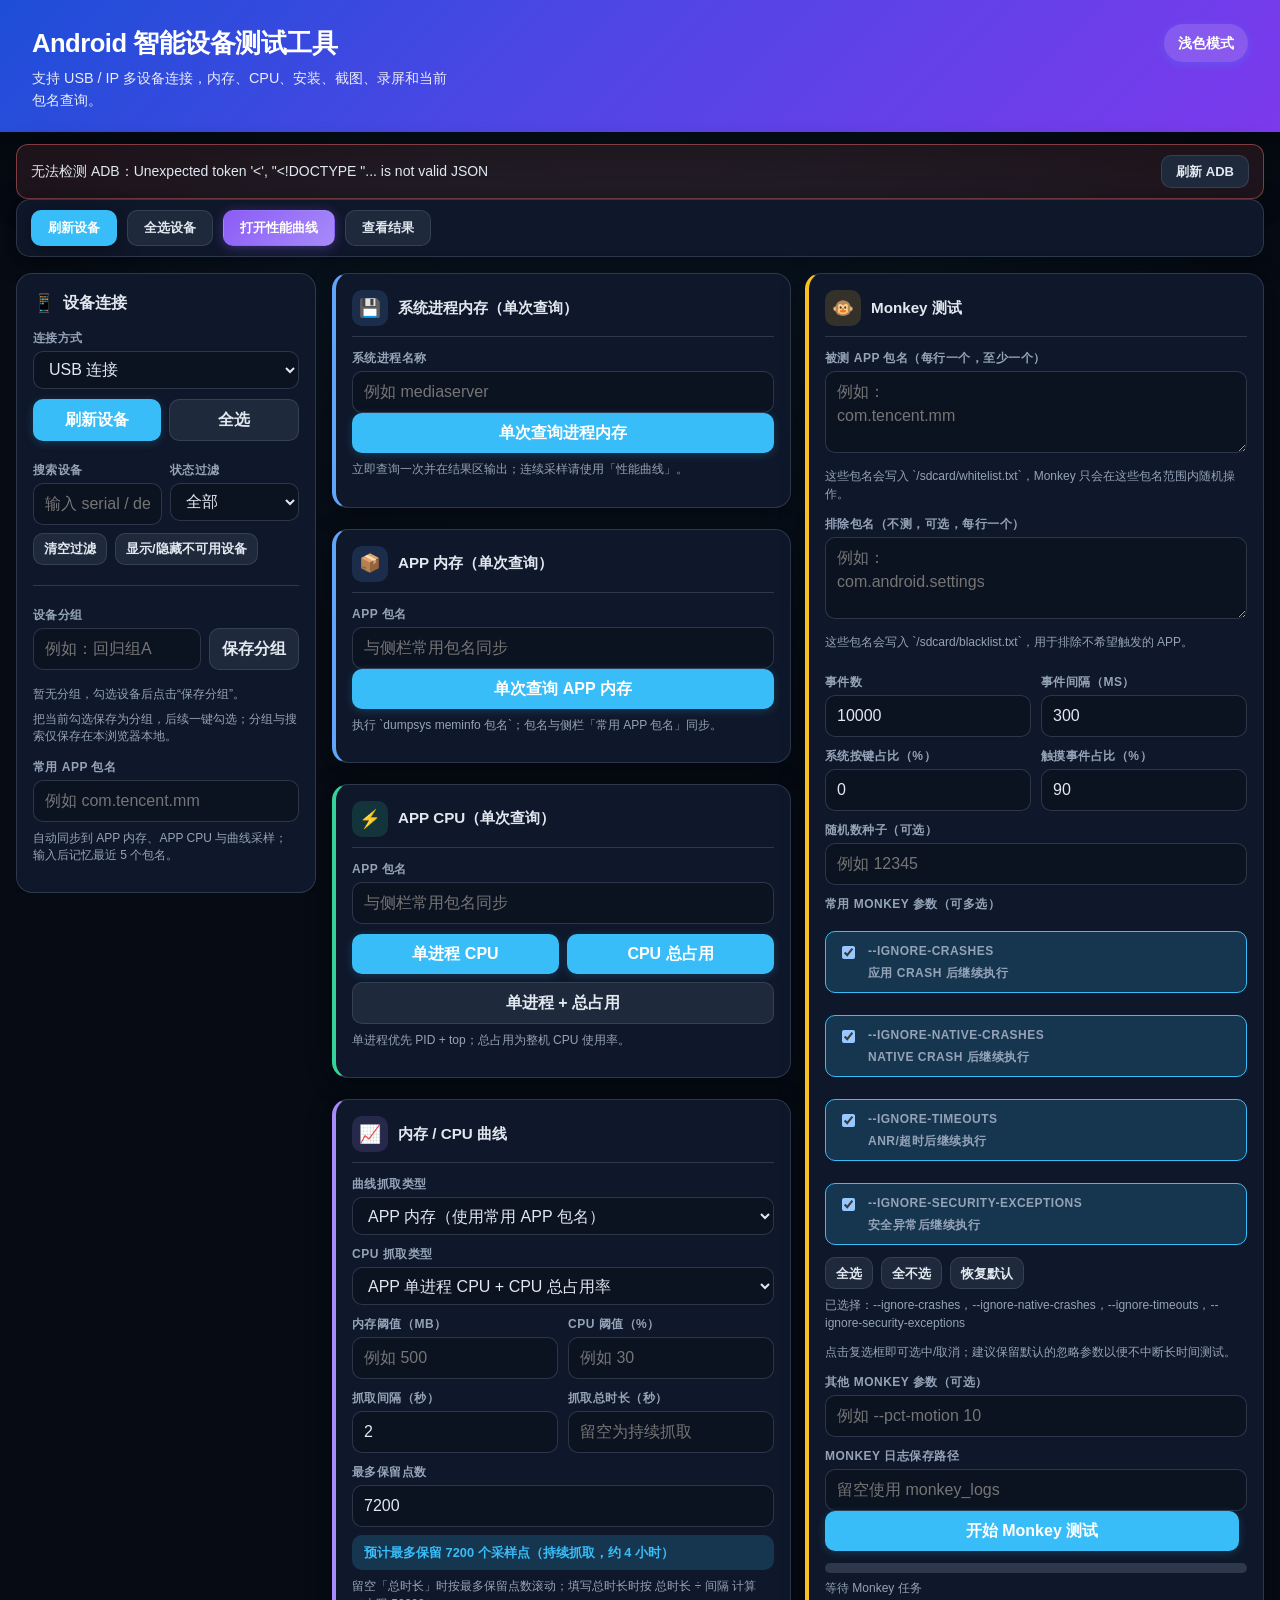
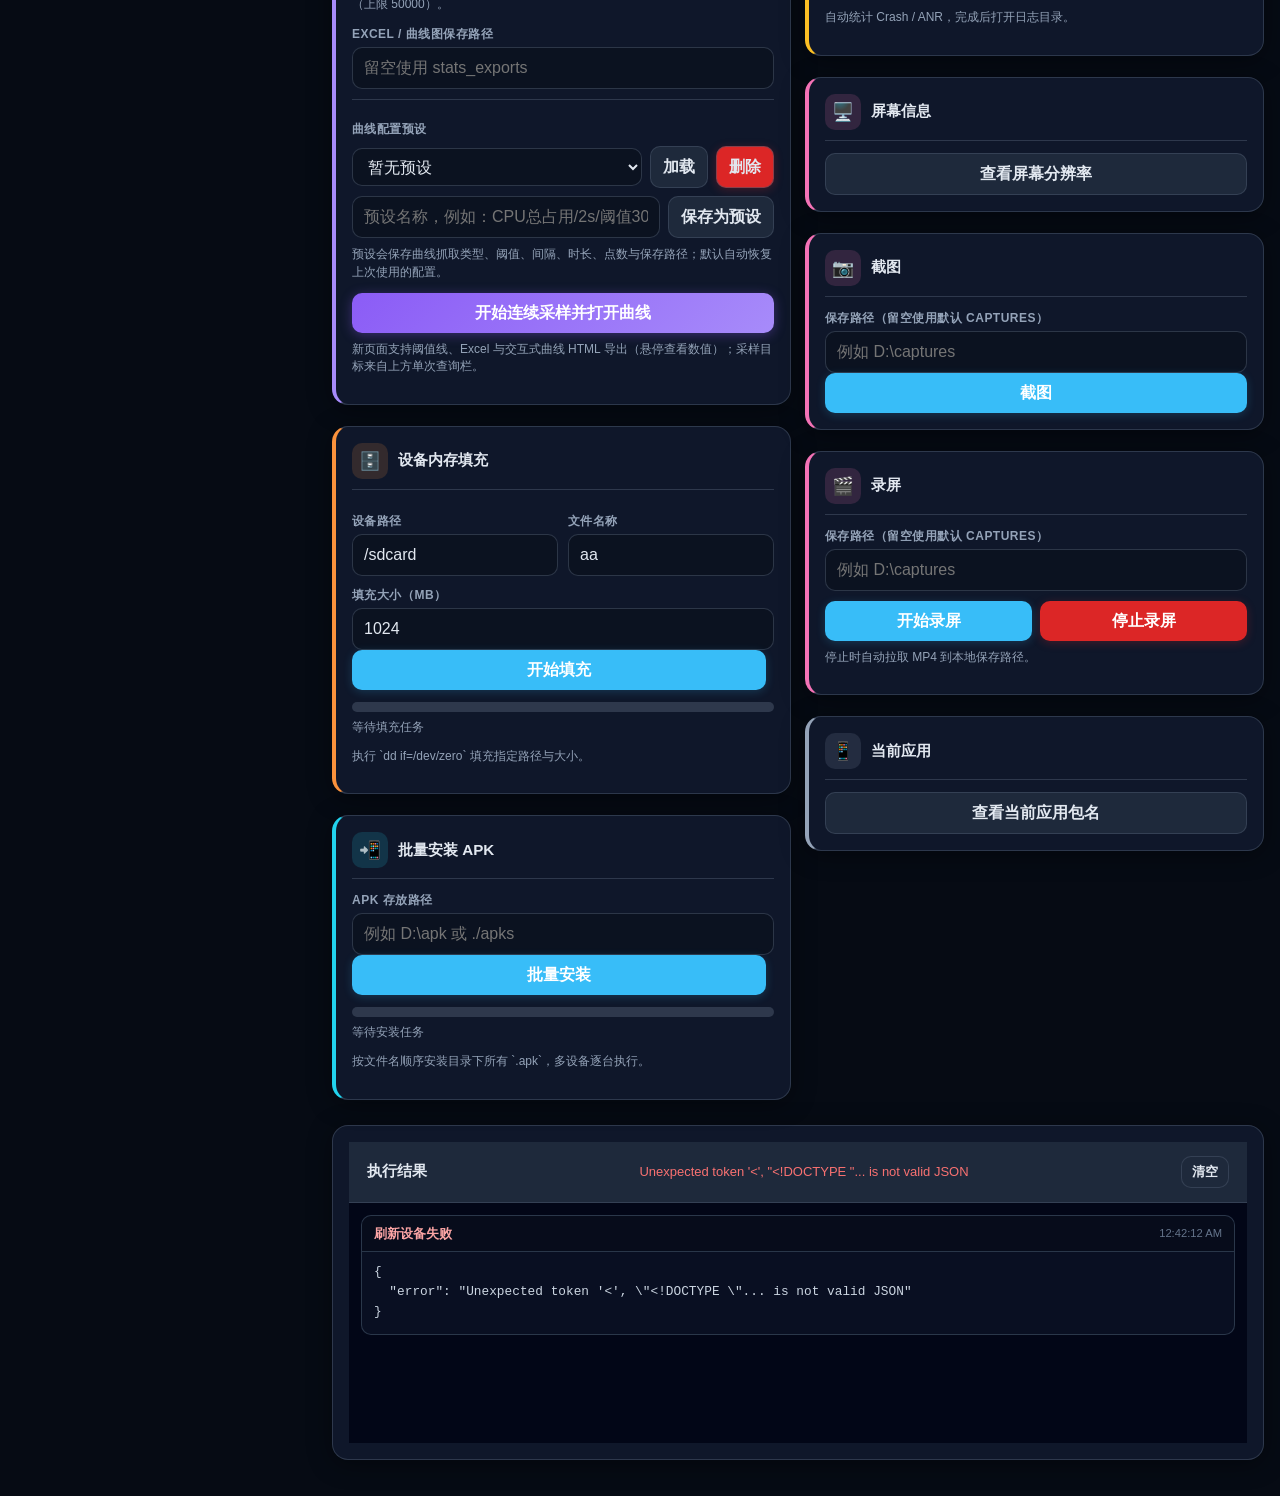
==== index.html @ 6e813ca3 "Initial commit" ====
<!doctype html>
<html lang="zh-CN" class="theme-dark">
<head>
  <meta charset="utf-8">
  <meta name="viewport" content="width=device-width, initial-scale=1">
  <title>Android 智能设备测试工具</title>
  <link rel="stylesheet" href="/theme.css">
  <style>
    * { box-sizing: border-box; }

    body {
      margin: 0;
      min-height: 100vh;
      background: var(--bg);
      background-image: var(--bg-accent);
      color: var(--text);
      font-family: "Segoe UI", "PingFang SC", "Microsoft YaHei", Arial, sans-serif;
      line-height: 1.5;
    }

    header {
      display: flex;
      justify-content: space-between;
      align-items: flex-start;
      gap: 16px;
      padding: 24px 32px 20px;
      background: var(--header-grad);
      color: #fff;
      box-shadow: var(--shadow-lg);
    }

    header h1 {
      margin: 0 0 6px;
      font-size: 1.6rem;
      font-weight: 700;
      letter-spacing: -0.02em;
    }

    header p {
      margin: 0;
      font-size: 0.9rem;
      opacity: 0.9;
      max-width: 52ch;
    }

    .header-actions {
      display: flex;
      flex-wrap: wrap;
      gap: 8px;
      flex-shrink: 0;
    }

    .header-link {
      display: inline-flex;
      align-items: center;
      padding: 8px 14px;
      border-radius: 999px;
      background: rgba(255, 255, 255, 0.15);
      color: #fff;
      text-decoration: none;
      font-size: 0.875rem;
      font-weight: 600;
      border: 0;
      cursor: pointer;
      font-family: inherit;
      transition: background 0.2s;
    }

    .header-link:hover {
      background: rgba(255, 255, 255, 0.25);
    }

    .quick-bar {
      width: min(1380px, calc(100% - 32px));
      margin: 0 auto 16px;
      padding: 10px 14px;
      display: flex;
      flex-wrap: wrap;
      align-items: center;
      gap: 10px;
      background: var(--panel);
      border: 1px solid var(--border);
      border-radius: 14px;
      box-shadow: var(--shadow);
    }

    .quick-bar button {
      width: auto;
      flex: 0 0 auto;
      min-height: 36px;
      margin: 0;
      padding: 8px 16px;
      font-size: 0.8125rem;
      line-height: 1.2;
      box-shadow: var(--shadow);
      border: 1px solid transparent;
      box-sizing: border-box;
    }

    .quick-bar button.secondary {
      border-color: var(--border);
    }

    .quick-bar button:hover:not(:disabled) {
      transform: none;
    }

    .adb-banner {
      width: min(1380px, calc(100% - 32px));
      margin: 12px auto 0;
      padding: 10px 14px;
      display: flex;
      align-items: center;
      justify-content: space-between;
      gap: 12px;
      border-radius: 12px;
      border: 1px solid var(--border);
      background: var(--panel);
      font-size: 0.875rem;
      box-shadow: var(--shadow);
    }

    .adb-banner.ok {
      border-color: rgba(34, 197, 94, 0.45);
      background: rgba(34, 197, 94, 0.08);
    }

    .adb-banner.warn {
      border-color: rgba(251, 191, 36, 0.45);
      background: rgba(251, 191, 36, 0.08);
    }

    .adb-banner.error {
      border-color: rgba(248, 113, 113, 0.45);
      background: rgba(248, 113, 113, 0.1);
    }

    .adb-banner-text {
      flex: 1;
      min-width: 0;
      word-break: break-word;
    }

    .adb-banner-refresh {
      width: auto;
      flex-shrink: 0;
      min-height: 32px;
      padding: 6px 14px;
      font-size: 0.8125rem;
    }

    .action-row {
      display: grid;
      grid-template-columns: 1fr auto;
      gap: 8px;
      align-items: stretch;
    }

    .action-row button {
      margin: 0;
    }

  .action-row .cancel-btn {
      min-width: 88px;
    }

    main {
      width: min(1380px, calc(100% - 32px));
      margin: 0 auto 36px;
      display: grid;
      grid-template-columns: 300px 1fr;
      gap: 16px;
      align-items: start;
    }

    aside {
      position: sticky;
      top: 16px;
      max-height: calc(100vh - 32px);
      overflow-y: auto;
    }

    section, .result-panel {
      background: var(--panel);
      border: 1px solid var(--border);
      border-radius: 16px;
      box-shadow: var(--shadow);
    }

    section { padding: 16px; }

    .sidebar-section h2 {
      display: flex;
      align-items: center;
      gap: 8px;
      font-size: 1rem;
      margin: 0 0 12px;
    }

    .sidebar-section h2::before {
      content: "📱";
      font-size: 1.1rem;
    }

    h3 {
      margin: 0;
      font-size: 0.95rem;
      font-weight: 700;
    }

    label {
      display: block;
      margin: 10px 0 4px;
      color: var(--muted);
      font-size: 0.75rem;
      font-weight: 600;
      text-transform: uppercase;
      letter-spacing: 0.04em;
    }

    input, select, textarea {
      width: 100%;
      min-height: 38px;
      border: 1px solid var(--border);
      border-radius: 10px;
      padding: 8px 11px;
      background: var(--input-bg);
      color: var(--text);
      font: inherit;
      transition: border-color 0.15s, box-shadow 0.15s;
    }

    input:focus, select:focus, textarea:focus {
      outline: none;
      border-color: var(--primary);
      box-shadow: 0 0 0 3px var(--primary-soft);
    }

    button {
      width: 100%;
      min-height: 38px;
      border: 0;
      border-radius: 10px;
      padding: 8px 12px;
      background: var(--primary);
      color: #fff;
      cursor: pointer;
      font: inherit;
      font-weight: 600;
      transition: transform 0.12s, box-shadow 0.15s, background 0.15s;
      box-shadow: 0 2px 10px rgba(56, 189, 248, 0.2);
    }

    button:hover:not(:disabled) {
      background: var(--primary-dark);
      transform: translateY(-1px);
    }

    button:active:not(:disabled) { transform: translateY(0); }

    button.secondary {
      background: var(--panel-elevated);
      color: var(--text);
      border: 1px solid var(--border);
      box-shadow: none;
    }

    button.secondary:hover:not(:disabled) {
      background: var(--border);
      border-color: var(--muted);
    }

    button.danger {
      background: #dc2626;
      box-shadow: 0 2px 10px rgba(220, 38, 38, 0.25);
    }

    button.danger:hover:not(:disabled) { background: #b91c1c; }

    button.accent {
      background: linear-gradient(135deg, var(--accent-dark), var(--accent));
      box-shadow: 0 2px 12px rgba(139, 92, 246, 0.35);
    }

    button.accent:hover:not(:disabled) {
      filter: brightness(1.08);
    }

    button.small {
      min-height: 32px;
      padding: 5px 10px;
      font-size: 0.8125rem;
      width: auto;
    }

    button:disabled {
      cursor: not-allowed;
      opacity: 0.55;
      transform: none;
    }

    button.is-loading {
      position: relative;
      opacity: 0.85;
      cursor: wait;
    }

    .toast-banner {
      position: fixed;
      top: 16px;
      left: 50%;
      transform: translateX(-50%);
      z-index: 1000;
      display: flex;
      align-items: center;
      gap: 12px;
      max-width: min(640px, calc(100% - 32px));
      padding: 12px 16px;
      border-radius: 12px;
      box-shadow: var(--shadow-lg);
      border: 1px solid var(--border);
      animation: toast-in 0.25s ease;
    }

    .toast-banner[hidden] { display: none; }

    .toast-banner.success {
      background: rgba(15, 23, 42, 0.96);
      border-color: rgba(74, 222, 128, 0.45);
      color: #86efac;
    }

    .toast-banner.error {
      background: rgba(15, 23, 42, 0.96);
      border-color: rgba(248, 113, 113, 0.45);
      color: #fca5a5;
    }

    html.theme-light .toast-banner.success,
    html.theme-light .toast-banner.error {
      background: #ffffff;
    }

    html.theme-light .toast-banner.success { color: var(--ok); }
    html.theme-light .toast-banner.error { color: var(--bad); }

    .toast-close {
      width: auto;
      min-height: auto;
      padding: 2px 8px;
      background: transparent;
      color: inherit;
      border: 1px solid currentColor;
      box-shadow: none;
      opacity: 0.75;
      font-size: 1rem;
      line-height: 1;
    }

    .toast-close:hover { opacity: 1; transform: none; }

    @keyframes toast-in {
      from { opacity: 0; transform: translateX(-50%) translateY(-8px); }
      to { opacity: 1; transform: translateX(-50%) translateY(0); }
    }

    .chart-point-estimate {
      margin: 8px 0 0;
      padding: 8px 12px;
      border-radius: 10px;
      background: var(--primary-soft);
      color: var(--primary);
      font-size: 0.8rem;
      font-weight: 600;
    }

    .package-sync-hint {
      margin-top: 6px;
    }

    .row {
      display: grid;
      grid-template-columns: 1fr 1fr;
      gap: 10px;
    }

    .actions {
      display: flex;
      gap: 8px;
      margin-top: 10px;
    }

    .actions button { flex: 1; }

    .button-grid {
      display: grid;
      grid-template-columns: repeat(2, minmax(0, 1fr));
      gap: 8px;
      margin-top: 10px;
    }

    .button-grid .wide { grid-column: 1 / -1; }

    .device-list {
      display: grid;
      gap: 8px;
      margin-top: 10px;
    }

    .device-tools {
      display: grid;
      gap: 8px;
      margin-top: 10px;
    }

    .device-tools .row-compact {
      display: grid;
      grid-template-columns: 1fr 1fr;
      gap: 8px;
    }

    .device-group-panel {
      margin-top: 10px;
      padding-top: 10px;
      border-top: 1px solid var(--border);
    }

    .inline-actions {
      display: flex;
      gap: 8px;
      align-items: center;
      flex-wrap: wrap;
    }

    .inline-actions button {
      width: auto;
      flex: 0 0 auto;
    }

    .inline-actions input,
    .inline-actions select {
      flex: 1 1 160px;
      min-width: 140px;
    }

    .chip-list {
      display: flex;
      flex-wrap: wrap;
      gap: 8px;
      margin-top: 10px;
    }

    .chip {
      display: inline-flex;
      align-items: center;
      gap: 8px;
      padding: 6px 10px;
      border-radius: 999px;
      background: rgba(148, 163, 184, 0.1);
      border: 1px solid rgba(148, 163, 184, 0.25);
      color: var(--text);
      font-size: 0.8rem;
      font-weight: 650;
    }

    .chip button {
      min-height: auto;
      padding: 2px 8px;
      border-radius: 999px;
      font-size: 0.78rem;
      width: auto;
      box-shadow: none;
    }

    .preset-panel {
      margin-top: 10px;
      padding-top: 10px;
      border-top: 1px solid var(--border);
    }

    .preset-panel .inline-actions {
      margin-top: 8px;
    }

    .device-item {
      display: grid;
      grid-template-columns: auto 1fr;
      gap: 10px;
      align-items: start;
      padding: 10px 12px;
      border: 1px solid var(--border);
      border-radius: 10px;
      background: var(--input-bg);
      cursor: pointer;
      transition: border-color 0.15s, background 0.15s;
    }

    .device-item:has(input:checked:not(:disabled)) {
      border-color: var(--primary);
      background: var(--primary-soft);
    }

    .device-item:has(input:disabled) {
      opacity: 0.72;
      cursor: not-allowed;
    }

    .device-item.state-warn {
      border-color: rgba(251, 191, 36, 0.45);
    }

    .device-item.state-bad {
      border-color: rgba(248, 113, 113, 0.45);
    }

    .device-list.input-invalid {
      outline: 2px solid var(--bad);
      outline-offset: 4px;
      border-radius: 10px;
    }

    .device-item input {
      width: auto;
      min-height: auto;
      margin-top: 4px;
    }

    .device-row-title {
      display: flex;
      flex-wrap: wrap;
      align-items: center;
      gap: 8px;
    }

    .device-badge {
      display: inline-block;
      padding: 2px 8px;
      border-radius: 999px;
      font-size: 0.68rem;
      font-weight: 700;
      letter-spacing: 0.02em;
    }

    .device-badge.state-ok {
      background: rgba(74, 222, 128, 0.18);
      color: var(--ok);
    }

    .device-badge.state-warn {
      background: rgba(251, 191, 36, 0.18);
      color: #fbbf24;
    }

    .device-badge.state-bad {
      background: rgba(248, 113, 113, 0.18);
      color: var(--bad);
    }

    .device-badge.state-muted {
      background: rgba(148, 163, 184, 0.15);
      color: var(--muted);
    }

    .device-meta {
      color: var(--muted);
      font-size: 0.75rem;
      word-break: break-all;
      margin-top: 4px;
    }

    .field-error {
      margin: 6px 0 0;
      color: var(--bad);
      font-size: 0.75rem;
      font-weight: 600;
      line-height: 1.4;
    }

    .field-error[hidden] { display: none; }

    input.input-invalid,
    textarea.input-invalid,
    select.input-invalid {
      border-color: var(--bad);
      box-shadow: 0 0 0 3px rgba(248, 113, 113, 0.2);
    }

    .tools {
      column-count: 2;
      column-gap: 14px;
    }

    .tool-card {
      display: inline-block;
      width: 100%;
      margin: 0 0 14px;
      break-inside: avoid;
      border-left: 4px solid var(--card-accent, var(--primary));
      overflow: hidden;
    }

    .tool-card.cat-memory { --card-accent: var(--memory); }
    .tool-card.cat-cpu { --card-accent: var(--cpu); }
    .tool-card.cat-chart { --card-accent: var(--chart); }
    .tool-card.cat-storage { --card-accent: var(--storage); }
    .tool-card.cat-install { --card-accent: var(--install); }
    .tool-card.cat-monkey { --card-accent: var(--monkey); }
    .tool-card.cat-media { --card-accent: var(--media); }
    .tool-card.cat-app { --card-accent: var(--app); }

    .card-head {
      display: flex;
      align-items: center;
      gap: 10px;
      margin-bottom: 12px;
      padding-bottom: 10px;
      border-bottom: 1px solid var(--border);
    }

    .card-icon {
      display: flex;
      align-items: center;
      justify-content: center;
      width: 36px;
      height: 36px;
      border-radius: 10px;
      background: var(--primary-soft);
      font-size: 1.1rem;
      flex-shrink: 0;
    }

    .cat-memory .card-icon { background: rgba(96, 165, 250, 0.15); }
    .cat-cpu .card-icon { background: rgba(52, 211, 153, 0.15); }
    .cat-chart .card-icon { background: rgba(167, 139, 250, 0.15); }
    .cat-storage .card-icon { background: rgba(251, 146, 60, 0.15); }
    .cat-install .card-icon { background: rgba(34, 211, 238, 0.15); }
    .cat-monkey .card-icon { background: rgba(251, 191, 36, 0.15); }
    .cat-media .card-icon { background: rgba(244, 114, 182, 0.15); }
    .cat-app .card-icon { background: rgba(148, 163, 184, 0.15); }

    select[multiple] {
      min-height: 116px;
    }

    select[multiple] option:checked {
      background: var(--primary);
      color: white;
    }

    textarea {
      min-height: 82px;
      resize: vertical;
    }

    .hint {
      color: var(--muted);
      font-size: 0.75rem;
      margin-top: 8px;
      line-height: 1.45;
    }

    .progress-wrap { margin-top: 12px; }

    .progress {
      width: 100%;
      height: 10px;
      overflow: hidden;
      border-radius: 999px;
      background: var(--border);
    }

    .progress-bar {
      width: 0;
      height: 100%;
      border-radius: 999px;
      background: linear-gradient(90deg, var(--primary), var(--accent));
      transition: width 0.25s ease;
    }

    .progress-text {
      margin-top: 6px;
      font-size: 0.75rem;
      color: var(--muted);
      font-variant-numeric: tabular-nums;
    }

    .result-panel {
      column-span: all;
      display: block;
      width: 100%;
      margin-top: 4px;
      overflow: hidden;
    }

    .result-head {
      display: flex;
      justify-content: space-between;
      align-items: center;
      gap: 12px;
      padding: 14px 18px;
      border-bottom: 1px solid var(--border);
      background: var(--panel-elevated);
    }

    .result-head strong { font-size: 0.95rem; }

    .status {
      color: var(--muted);
      font-size: 0.8125rem;
      flex: 1;
      text-align: center;
    }

    .status.ok { color: var(--ok); }
    .status.bad { color: var(--bad); }

    .log-panel-body {
      min-height: 240px;
      max-height: 520px;
      overflow-y: auto;
      overflow-anchor: none;
      padding: 12px;
      background: var(--code);
    }

    .log-empty {
      display: flex;
      flex-direction: column;
      align-items: center;
      justify-content: center;
      min-height: 200px;
      padding: 24px;
      text-align: center;
      color: #94a3b8;
    }

    .log-empty[hidden] { display: none; }

    .log-empty-icon {
      font-size: 2.5rem;
      margin-bottom: 12px;
      opacity: 0.6;
    }

    .log-empty p {
      margin: 0;
      font-size: 0.875rem;
      max-width: 28ch;
    }

    .log-output {
      display: grid;
      gap: 10px;
    }

    .log-entry {
      border-radius: 10px;
      border: 1px solid var(--code-border);
      background: rgba(15, 23, 42, 0.6);
      overflow: hidden;
    }

  html.theme-light .log-entry {
      background: rgba(255, 255, 255, 0.06);
    }

    .log-entry-head {
      display: flex;
      justify-content: space-between;
      align-items: center;
      gap: 8px;
      padding: 8px 12px;
      background: rgba(0, 0, 0, 0.2);
      border-bottom: 1px solid var(--code-border);
    }

    .log-entry-head strong {
      color: #e2e8f0;
      font-size: 0.8125rem;
    }

    .log-entry-head time {
      color: #64748b;
      font-size: 0.7rem;
      font-variant-numeric: tabular-nums;
    }

    .log-entry.log-success .log-entry-head strong { color: #86efac; }
    .log-entry.log-error .log-entry-head strong { color: #fca5a5; }
    .log-entry.log-info .log-entry-head strong { color: #93c5fd; }

    .log-entry-body {
      margin: 0;
      padding: 10px 12px 12px;
      color: #cbd5e1;
      font-size: 0.8rem;
      line-height: 1.55;
      white-space: pre-wrap;
      word-break: break-word;
      font-family: Consolas, "Cascadia Mono", monospace;
    }

    .log-live-status {
      padding: 10px 12px;
      color: #e2e8f0;
      font-size: 0.8rem;
      line-height: 1.55;
      border-bottom: 1px solid var(--code-border);
      background: rgba(148, 163, 184, 0.08);
      font-family: Consolas, "Cascadia Mono", monospace;
      word-break: break-word;
    }

    .log-live-lines:empty {
      display: none;
    }

    .log-device {
      margin-bottom: 8px;
      padding: 8px 10px;
      border-radius: 8px;
      background: rgba(0, 0, 0, 0.15);
    }

    .log-device:last-child { margin-bottom: 0; }

    .log-device-title {
      font-weight: 600;
      margin-bottom: 4px;
    }

    .log-device.ok .log-device-title { color: var(--ok); }
    .log-device.bad .log-device-title { color: var(--bad); }

    @media (max-width: 1000px) {
      main { grid-template-columns: 1fr; }
      aside {
        position: static;
        max-height: none;
      }
      .tools { column-count: 1; }
      header { flex-direction: column; }
    }
  </style>
  <script src="/theme.js"></script>
</head>
<body>
  <header>
    <div>
      <h1>Android 智能设备测试工具</h1>
      <p>支持 USB / IP 多设备连接，内存、CPU、安装、截图、录屏和当前包名查询。</p>
    </div>
    <div class="header-actions">
      <button type="button" class="header-link" id="themeToggle">浅色模式</button>
    </div>
  </header>

  <div id="adbBanner" class="adb-banner ok" role="status" hidden>
    <span id="adbBannerText" class="adb-banner-text">正在检测 ADB…</span>
    <button type="button" class="secondary adb-banner-refresh" onclick="refreshAdbStatus()">刷新 ADB</button>
  </div>

  <div id="toastBanner" class="toast-banner success" role="status" hidden>
    <span id="toastMessage"></span>
    <button type="button" class="toast-close" onclick="hideToast()" aria-label="关闭">×</button>
  </div>

  <div class="quick-bar">
    <button type="button" onclick="refreshDevices(this)">刷新设备</button>
    <button type="button" class="secondary" onclick="selectAllDevices()">全选设备</button>
    <button type="button" class="accent" onclick="openPerformanceChart(this)">打开性能曲线</button>
    <button type="button" class="secondary" onclick="scrollToOutput()">查看结果</button>
  </div>

  <main>
    <aside>
      <section class="sidebar-section">
        <h2>设备连接</h2>
        <label for="connectMode">连接方式</label>
        <select id="connectMode">
          <option value="usb">USB 连接</option>
          <option value="ip">IP 连接</option>
        </select>

        <div id="ipPanel" hidden>
          <label for="deviceIp">设备 IP</label>
          <input id="deviceIp" list="ipHistory" placeholder="例如 192.168.1.10 或 192.168.1.10:5555">
          <datalist id="ipHistory"></datalist>
          <div class="actions">
            <button type="button" onclick="connectIp(this)">连接 IP</button>
            <button type="button" class="secondary" onclick="clearIpHistory()">清空记忆</button>
          </div>
          <p class="hint">IP 历史保存在当前浏览器本地，下次输入前几个字符会自动补全。</p>
        </div>

        <div class="actions">
          <button type="button" onclick="refreshDevices(this)">刷新设备</button>
          <button type="button" class="secondary" onclick="selectAllDevices()">全选</button>
        </div>

        <div class="device-tools">
          <div class="row-compact">
            <div>
              <label for="deviceSearch">搜索设备</label>
              <input id="deviceSearch" placeholder="输入 serial / details 过滤">
            </div>
            <div>
              <label for="deviceFilter">状态过滤</label>
              <select id="deviceFilter">
                <option value="all">全部</option>
                <option value="device">已连接</option>
                <option value="unauthorized">未授权</option>
                <option value="offline">离线</option>
              </select>
            </div>
          </div>
          <div class="inline-actions">
            <button type="button" class="secondary small" onclick="clearDeviceSearch()">清空过滤</button>
            <button type="button" class="secondary small" onclick="toggleUnavailableDevices()">显示/隐藏不可用设备</button>
          </div>
        </div>

        <div id="deviceList" class="device-list"></div>

        <div class="device-group-panel">
          <label for="deviceGroupName">设备分组</label>
          <div class="inline-actions">
            <input id="deviceGroupName" placeholder="例如：回归组A">
            <button type="button" class="secondary" onclick="saveDeviceGroup()">保存分组</button>
          </div>
          <div class="chip-list" id="deviceGroupList"></div>
          <p class="hint">把当前勾选保存为分组，后续一键勾选；分组与搜索仅保存在本浏览器本地。</p>
        </div>

        <label for="appPackage">常用 APP 包名</label>
        <input id="appPackage" list="packageHistory" placeholder="例如 com.tencent.mm">
        <datalist id="packageHistory"></datalist>
        <p class="hint package-sync-hint">自动同步到 APP 内存、APP CPU 与曲线采样；输入后记忆最近 5 个包名。</p>
      </section>
    </aside>

    <div class="tools">
      <section class="tool-card cat-memory">
        <div class="card-head">
          <span class="card-icon" aria-hidden="true">💾</span>
          <h3>系统进程内存（单次查询）</h3>
        </div>
        <label for="processName">系统进程名称</label>
        <input id="processName" placeholder="例如 mediaserver">
        <button type="button" onclick="runProcessMemory(this)">单次查询进程内存</button>
        <p class="hint">立即查询一次并在结果区输出；连续采样请使用「性能曲线」。</p>
      </section>

      <section class="tool-card cat-memory">
        <div class="card-head">
          <span class="card-icon" aria-hidden="true">📦</span>
          <h3>APP 内存（单次查询）</h3>
        </div>
        <label for="appMemPackage">APP 包名</label>
        <input id="appMemPackage" list="packageHistory" placeholder="与侧栏常用包名同步">
        <button type="button" onclick="runAppMemory(this)">单次查询 APP 内存</button>
        <p class="hint">执行 `dumpsys meminfo 包名`；包名与侧栏「常用 APP 包名」同步。</p>
      </section>

      <section class="tool-card cat-cpu">
        <div class="card-head">
          <span class="card-icon" aria-hidden="true">⚡</span>
          <h3>APP CPU（单次查询）</h3>
        </div>
        <label for="appCpuPackage">APP 包名</label>
        <input id="appCpuPackage" list="packageHistory" placeholder="与侧栏常用包名同步">
        <div class="button-grid">
          <button type="button" onclick="runAppCpu(this)">单进程 CPU</button>
          <button type="button" onclick="runTotalCpu(this)">CPU 总占用</button>
          <button type="button" class="secondary wide" onclick="runAppAndTotalCpu(this)">单进程 + 总占用</button>
        </div>
        <p class="hint">单进程优先 PID + top；总占用为整机 CPU 使用率。</p>
      </section>

      <section class="tool-card cat-chart">
        <div class="card-head">
          <span class="card-icon" aria-hidden="true">📈</span>
          <h3>内存 / CPU 曲线</h3>
        </div>
        <label for="chartMemoryMode">曲线抓取类型</label>
        <select id="chartMemoryMode">
          <option value="app">APP 内存（使用常用 APP 包名）</option>
          <option value="process">系统进程内存（使用系统进程栏名称）</option>
          <option value="none">不抓取内存，仅抓取 CPU</option>
        </select>
        <label for="chartCpuMode">CPU 抓取类型</label>
        <select id="chartCpuMode">
          <option value="both">APP 单进程 CPU + CPU 总占用率</option>
          <option value="app">只抓取 APP 单进程 CPU</option>
          <option value="total">只抓取 CPU 总占用率</option>
          <option value="none">不抓取 CPU，仅抓取内存</option>
        </select>
        <div class="row">
          <div>
            <label for="chartMemoryThreshold">内存阈值（MB）</label>
            <input id="chartMemoryThreshold" type="number" min="0" placeholder="例如 500">
          </div>
          <div>
            <label for="chartCpuThreshold">CPU 阈值（%）</label>
            <input id="chartCpuThreshold" type="number" min="0" step="0.1" placeholder="例如 30">
          </div>
        </div>
        <div class="row">
          <div>
            <label for="chartSampleInterval">抓取间隔（秒）</label>
            <input id="chartSampleInterval" type="number" min="1" step="0.5" value="2">
          </div>
          <div>
            <label for="chartSampleDuration">抓取总时长（秒）</label>
            <input id="chartSampleDuration" type="number" min="1" placeholder="留空为持续抓取">
          </div>
        </div>
        <label for="chartMaxPoints">最多保留点数</label>
        <input id="chartMaxPoints" type="number" min="120" max="50000" step="1" value="7200">
        <p id="chartPointEstimate" class="chart-point-estimate">预计保留约 7200 个采样点（持续抓取模式）</p>
        <p class="hint">留空「总时长」时按最多保留点数滚动；填写总时长时按 总时长 ÷ 间隔 计算（上限 50000）。</p>
        <label for="chartStatsDir">Excel / 曲线图保存路径</label>
        <input id="chartStatsDir" placeholder="留空使用 stats_exports">
        <div class="preset-panel">
          <label for="chartPresetSelect">曲线配置预设</label>
          <div class="inline-actions">
            <select id="chartPresetSelect"></select>
            <button type="button" class="secondary" onclick="loadChartPreset()">加载</button>
            <button type="button" class="secondary danger" onclick="deleteChartPreset()">删除</button>
          </div>
          <div class="inline-actions">
            <input id="chartPresetName" placeholder="预设名称，例如：CPU总占用/2s/阈值30">
            <button type="button" class="secondary" onclick="saveChartPreset()">保存为预设</button>
          </div>
          <p class="hint">预设会保存曲线抓取类型、阈值、间隔、时长、点数与保存路径；默认自动恢复上次使用的配置。</p>
        </div>
        <button type="button" class="accent" onclick="openPerformanceChart(this)">开始连续采样并打开曲线</button>
        <p class="hint">新页面支持阈值线、Excel 与交互式曲线 HTML 导出（悬停查看数值）；采样目标来自上方单次查询栏。</p>
      </section>

      <section class="tool-card cat-storage">
        <div class="card-head">
          <span class="card-icon" aria-hidden="true">🗄️</span>
          <h3>设备内存填充</h3>
        </div>
        <div class="row">
          <div>
            <label for="fillPath">设备路径</label>
            <input id="fillPath" value="/sdcard">
          </div>
          <div>
            <label for="fillName">文件名称</label>
            <input id="fillName" value="aa">
          </div>
        </div>
        <label for="fillSize">填充大小（MB）</label>
        <input id="fillSize" type="number" min="1" value="1024">
        <div class="action-row">
          <button id="fillButton" type="button" onclick="runFillMemory()">开始填充</button>
          <button id="fillCancelButton" type="button" class="secondary cancel-btn" hidden onclick="cancelFillMemory()">取消</button>
        </div>
        <div class="progress-wrap">
          <div class="progress" aria-label="内存填充进度">
            <div id="fillProgressBar" class="progress-bar"></div>
          </div>
          <p id="fillProgressText" class="progress-text">等待填充任务</p>
        </div>
        <p class="hint">执行 `dd if=/dev/zero` 填充指定路径与大小。</p>
      </section>

      <section class="tool-card cat-install">
        <div class="card-head">
          <span class="card-icon" aria-hidden="true">📲</span>
          <h3>批量安装 APK</h3>
        </div>
        <label for="apkDir">APK 存放路径</label>
        <input id="apkDir" placeholder="例如 D:\apk 或 ./apks">
        <div class="action-row">
          <button id="installButton" type="button" onclick="runInstallApks()">批量安装</button>
          <button id="installCancelButton" type="button" class="secondary cancel-btn" hidden onclick="cancelInstallApks()">取消</button>
        </div>
        <div class="progress-wrap">
          <div class="progress" aria-label="APK 安装进度">
            <div id="installProgressBar" class="progress-bar"></div>
          </div>
          <p id="installProgressText" class="progress-text">等待安装任务</p>
        </div>
        <p class="hint">按文件名顺序安装目录下所有 `.apk`，多设备逐台执行。</p>
      </section>

      <section class="tool-card cat-monkey">
        <div class="card-head">
          <span class="card-icon" aria-hidden="true">🐵</span>
          <h3>Monkey 测试</h3>
        </div>
        <label for="monkeyTestPackages">被测 APP 包名（每行一个，至少一个）</label>
        <textarea id="monkeyTestPackages" placeholder="例如：&#10;com.tencent.mm"></textarea>
        <p class="hint">这些包名会写入 `/sdcard/whitelist.txt`，Monkey 只会在这些包名范围内随机操作。</p>

        <label for="monkeyExcludePackages">排除包名（不测，可选，每行一个）</label>
        <textarea id="monkeyExcludePackages" placeholder="例如：&#10;com.android.settings"></textarea>
        <p class="hint">这些包名会写入 `/sdcard/blacklist.txt`，用于排除不希望触发的 APP。</p>
        <div class="row">
          <div>
            <label for="monkeyEventCount">事件数</label>
            <input id="monkeyEventCount" type="number" min="1" value="10000">
          </div>
          <div>
            <label for="monkeyThrottle">事件间隔（ms）</label>
            <input id="monkeyThrottle" type="number" min="0" value="300">
          </div>
        </div>
        <div class="row">
          <div>
            <label for="monkeyPctSyskeys">系统按键占比（%）</label>
            <input id="monkeyPctSyskeys" type="number" min="0" max="100" value="0">
          </div>
          <div>
            <label for="monkeyPctTouch">触摸事件占比（%）</label>
            <input id="monkeyPctTouch" type="number" min="0" max="100" value="90">
          </div>
        </div>
        <label for="monkeySeed">随机数种子（可选）</label>
        <input id="monkeySeed" placeholder="例如 12345">
        <label>常用 Monkey 参数（可多选）</label>
        <div class="device-list" id="monkeyOptionsList" style="margin-top:8px">
          <label class="device-item" style="grid-template-columns:auto 1fr;cursor:pointer">
            <input type="checkbox" name="monkeyOption" value="--ignore-crashes" checked>
            <span>
              <div class="device-row-title"><strong>--ignore-crashes</strong></div>
              <div class="device-meta">应用 Crash 后继续执行</div>
            </span>
          </label>
          <label class="device-item" style="grid-template-columns:auto 1fr;cursor:pointer">
            <input type="checkbox" name="monkeyOption" value="--ignore-native-crashes" checked>
            <span>
              <div class="device-row-title"><strong>--ignore-native-crashes</strong></div>
              <div class="device-meta">Native Crash 后继续执行</div>
            </span>
          </label>
          <label class="device-item" style="grid-template-columns:auto 1fr;cursor:pointer">
            <input type="checkbox" name="monkeyOption" value="--ignore-timeouts" checked>
            <span>
              <div class="device-row-title"><strong>--ignore-timeouts</strong></div>
              <div class="device-meta">ANR/超时后继续执行</div>
            </span>
          </label>
          <label class="device-item" style="grid-template-columns:auto 1fr;cursor:pointer">
            <input type="checkbox" name="monkeyOption" value="--ignore-security-exceptions" checked>
            <span>
              <div class="device-row-title"><strong>--ignore-security-exceptions</strong></div>
              <div class="device-meta">安全异常后继续执行</div>
            </span>
          </label>
        </div>
        <div class="inline-actions" style="margin-top:8px">
          <button type="button" class="secondary small" onclick="selectAllMonkeyOptions()">全选</button>
          <button type="button" class="secondary small" onclick="clearMonkeyOptions()">全不选</button>
          <button type="button" class="secondary small" onclick="resetMonkeyOptionsDefault()">恢复默认</button>
        </div>
        <p id="monkeySelectedOptionsText" class="hint"></p>
        <p class="hint">点击复选框即可选中/取消；建议保留默认的忽略参数以便不中断长时间测试。</p>
        <label for="monkeyExtraArgs">其他 Monkey 参数（可选）</label>
        <input id="monkeyExtraArgs" placeholder="例如 --pct-motion 10">
        <label for="monkeyOutputDir">Monkey 日志保存路径</label>
        <input id="monkeyOutputDir" placeholder="留空使用 monkey_logs">
        <div class="action-row">
          <button id="monkeyButton" type="button" onclick="runMonkeyTest()">开始 Monkey 测试</button>
          <button id="monkeyCancelButton" type="button" class="secondary cancel-btn" hidden onclick="cancelMonkeyTest()">取消</button>
        </div>
        <div class="progress-wrap">
          <div class="progress" aria-label="Monkey 测试进度">
            <div id="monkeyProgressBar" class="progress-bar"></div>
          </div>
          <p id="monkeyProgressText" class="progress-text">等待 Monkey 任务</p>
        </div>
        <p class="hint">自动统计 Crash / ANR，完成后打开日志目录。</p>
      </section>

      <section class="tool-card cat-media">
        <div class="card-head">
          <span class="card-icon" aria-hidden="true">🖥️</span>
          <h3>屏幕信息</h3>
        </div>
        <button type="button" class="secondary" onclick="runScreenSize()">查看屏幕分辨率</button>
      </section>

      <section class="tool-card cat-media">
        <div class="card-head">
          <span class="card-icon" aria-hidden="true">📷</span>
          <h3>截图</h3>
        </div>
        <label for="screenshotDir">保存路径（留空使用默认 captures）</label>
        <input id="screenshotDir" placeholder="例如 D:\captures">
        <button type="button" onclick="runScreenshot(this)">截图</button>
      </section>

      <section class="tool-card cat-media">
        <div class="card-head">
          <span class="card-icon" aria-hidden="true">🎬</span>
          <h3>录屏</h3>
        </div>
        <label for="recordDir">保存路径（留空使用默认 captures）</label>
        <input id="recordDir" placeholder="例如 D:\captures">
        <div class="actions">
          <button type="button" onclick="startRecord(this)">开始录屏</button>
          <button type="button" class="danger" onclick="stopRecord(this)">停止录屏</button>
        </div>
        <p class="hint">停止时自动拉取 MP4 到本地保存路径。</p>
      </section>

      <section class="tool-card cat-app">
        <div class="card-head">
          <span class="card-icon" aria-hidden="true">📱</span>
          <h3>当前应用</h3>
        </div>
        <button type="button" class="secondary" onclick="runCurrentPackage(this)">查看当前应用包名</button>
      </section>

      <section class="result-panel">
        <div class="result-head">
          <strong>执行结果</strong>
          <span id="status" class="status">等待操作</span>
          <button type="button" class="secondary small" onclick="clearOutput()">清空</button>
        </div>
        <div class="log-panel-body">
          <div id="logEmpty" class="log-empty">
            <span class="log-empty-icon" aria-hidden="true">📋</span>
            <p>选择设备后执行操作，结果将按任务分条显示在这里。</p>
          </div>
          <div id="logOutput" class="log-output"></div>
        </div>
      </section>
    </div>
  </main>

  <script>
    const ipStorageKey = "android-tool-ip-history";
    const packageStorageKey = "android-tool-package-history";
    const selectedDevicesStorageKey = "android-tool-selected-devices";
    const deviceGroupsStorageKey = "android-tool-device-groups";
    const chartPresetStorageKey = "android-tool-chart-presets";
    const chartLastConfigStorageKey = "android-tool-chart-last-config";
    const sessionStorageKeys = {
      fill: "android-tool-session-fill",
      install: "android-tool-session-install",
      monkey: "android-tool-session-monkey",
    };
    const ABSOLUTE_MAX_POINTS = 50000;
    let allDevicesCache = [];
    let showUnavailableDevices = true;
    let toastTimer = null;
    let syncingPackage = false;
    const deviceList = document.getElementById("deviceList");
    const resultPanel = document.querySelector(".result-panel");
    const logPanelBody = document.querySelector(".log-panel-body");
    const logOutput = document.getElementById("logOutput");
    const logEmpty = document.getElementById("logEmpty");
    const statusText = document.getElementById("status");
    const connectMode = document.getElementById("connectMode");
    const ipPanel = document.getElementById("ipPanel");
    const fillButton = document.getElementById("fillButton");
    const fillCancelButton = document.getElementById("fillCancelButton");
    const fillProgressBar = document.getElementById("fillProgressBar");
    const fillProgressText = document.getElementById("fillProgressText");
    const installButton = document.getElementById("installButton");
    const installCancelButton = document.getElementById("installCancelButton");
    const installProgressBar = document.getElementById("installProgressBar");
    const installProgressText = document.getElementById("installProgressText");
    const monkeyButton = document.getElementById("monkeyButton");
    const monkeyCancelButton = document.getElementById("monkeyCancelButton");
    const monkeyProgressBar = document.getElementById("monkeyProgressBar");
    const monkeyProgressText = document.getElementById("monkeyProgressText");
    const adbBanner = document.getElementById("adbBanner");
    const adbBannerText = document.getElementById("adbBannerText");
    const deviceSearch = document.getElementById("deviceSearch");
    const deviceFilter = document.getElementById("deviceFilter");
    const deviceGroupList = document.getElementById("deviceGroupList");
    const chartPresetSelect = document.getElementById("chartPresetSelect");
    let fillSessionId = "";
    let installSessionId = "";
    let monkeySessionId = "";
    const liveOutputEntries = new Map();
    const monkeySelectedOptionsText = document.getElementById("monkeySelectedOptionsText");
    const toastBanner = document.getElementById("toastBanner");
    const toastMessage = document.getElementById("toastMessage");

    connectMode.addEventListener("change", () => {
      ipPanel.hidden = connectMode.value !== "ip";
    });

    function selectedMonkeyOptions() {
      return Array.from(document.querySelectorAll("[name='monkeyOption']:checked")).map(el => el.value);
    }

    function updateMonkeySelectedOptions() {
      const selected = selectedMonkeyOptions();
      monkeySelectedOptionsText.textContent = selected.length
        ? `已选择：${selected.join("，")}`
        : "未选择常用参数。";
    }

    function selectAllMonkeyOptions() {
      document.querySelectorAll("[name='monkeyOption']").forEach(el => { el.checked = true; });
      updateMonkeySelectedOptions();
    }

    function clearMonkeyOptions() {
      document.querySelectorAll("[name='monkeyOption']").forEach(el => { el.checked = false; });
      updateMonkeySelectedOptions();
    }

    function resetMonkeyOptionsDefault() {
      const defaults = new Set([
        "--ignore-crashes",
        "--ignore-native-crashes",
        "--ignore-timeouts",
        "--ignore-security-exceptions",
      ]);
      document.querySelectorAll("[name='monkeyOption']").forEach(el => {
        el.checked = defaults.has(el.value);
      });
      updateMonkeySelectedOptions();
    }

    function getPackageHistory() {
      try {
        return JSON.parse(localStorage.getItem(packageStorageKey) || "[]");
      } catch {
        return [];
      }
    }

    function savePackageHistory(packageName) {
      const normalized = packageName.trim();
      if (!normalized) return;
      const history = [normalized, ...getPackageHistory().filter(item => item !== normalized)].slice(0, 5);
      localStorage.setItem(packageStorageKey, JSON.stringify(history));
      renderPackageHistory();
    }

    function renderPackageHistory() {
      const datalist = document.getElementById("packageHistory");
      datalist.innerHTML = "";
      for (const pkg of getPackageHistory()) {
        const option = document.createElement("option");
        option.value = pkg;
        datalist.appendChild(option);
      }
    }

    function setAppPackage(packageName, saveHistory = false) {
      syncingPackage = true;
      const normalized = packageName.trim();
      document.getElementById("appPackage").value = normalized;
      document.getElementById("appMemPackage").value = normalized;
      document.getElementById("appCpuPackage").value = normalized;
      syncingPackage = false;
      if (saveHistory && normalized) savePackageHistory(normalized);
    }

    function appPackageValue() {
      return value("appPackage") || value("appMemPackage") || value("appCpuPackage");
    }

    function bindPackageSync() {
      const master = document.getElementById("appPackage");
      const mem = document.getElementById("appMemPackage");
      const cpu = document.getElementById("appCpuPackage");
      master.addEventListener("input", () => {
        if (syncingPackage) return;
        setAppPackage(master.value, false);
      });
      mem.addEventListener("input", () => {
        if (syncingPackage) return;
        setAppPackage(mem.value, false);
      });
      cpu.addEventListener("input", () => {
        if (syncingPackage) return;
        setAppPackage(cpu.value, false);
      });
      master.addEventListener("change", () => savePackageHistory(value("appPackage")));
    }

    function showToast(message, isError = false) {
      toastMessage.textContent = message;
      toastBanner.className = `toast-banner ${isError ? "error" : "success"}`;
      toastBanner.hidden = false;
      scrollToOutput();
      if (toastTimer) clearTimeout(toastTimer);
      toastTimer = setTimeout(() => hideToast(), 8000);
    }

    function hideToast() {
      toastBanner.hidden = true;
      if (toastTimer) {
        clearTimeout(toastTimer);
        toastTimer = null;
      }
    }

    function setButtonLoading(button, loading, loadingText = "执行中…") {
      if (!button) return;
      if (!button.dataset.defaultLabel) {
        button.dataset.defaultLabel = button.textContent;
      }
      button.disabled = loading;
      button.classList.toggle("is-loading", loading);
      button.textContent = loading ? loadingText : button.dataset.defaultLabel;
    }

    function setStoredSession(type, sessionId) {
      const key = sessionStorageKeys[type];
      if (!key) return;
      try {
        if (sessionId) localStorage.setItem(key, sessionId);
        else localStorage.removeItem(key);
      } catch {
        // ignore storage quota / privacy errors
      }
    }

    function getStoredSession(type) {
      const key = sessionStorageKeys[type];
      if (!key) return "";
      try {
        return String(localStorage.getItem(key) || "");
      } catch {
        return "";
      }
    }

    function setTaskCancelVisible(cancelButton, visible) {
      cancelButton.hidden = !visible;
    }

    async function runWithButton(button, task, loadingText = "执行中…") {
      if (!button) {
        await task();
        return;
      }
      if (button.disabled) return;
      setButtonLoading(button, true, loadingText);
      try {
        await task();
      } finally {
        setButtonLoading(button, false);
      }
    }

    function updateChartPointEstimate() {
      const el = document.getElementById("chartPointEstimate");
      if (!el) return;
      const intervalSec = Number(value("chartSampleInterval"));
      const durationRaw = value("chartSampleDuration");
      const maxPoints = Number(value("chartMaxPoints")) || 7200;
      if (!Number.isFinite(intervalSec) || intervalSec <= 0) {
        el.textContent = "请填写有效的抓取间隔。";
        return;
      }
      if (durationRaw) {
        const durationSec = Number(durationRaw);
        if (!Number.isFinite(durationSec) || durationSec <= 0) {
          el.textContent = "请填写有效的抓取总时长。";
          return;
        }
        const estimated = Math.min(
          ABSOLUTE_MAX_POINTS,
          Math.max(2, Math.ceil(durationSec / intervalSec) + 2),
        );
        const capped = estimated >= ABSOLUTE_MAX_POINTS ? "（已达上限 50000）" : "";
        el.textContent = `预计约 ${estimated} 个采样点（${durationSec} 秒 ÷ ${intervalSec} 秒间隔）${capped}`;
        return;
      }
      const cappedMax = Math.min(ABSOLUTE_MAX_POINTS, Math.max(120, maxPoints));
      const approxSec = cappedMax * intervalSec;
      el.textContent = `预计最多保留 ${cappedMax} 个采样点（持续抓取，约 ${formatDurationHint(approxSec)}）`;
    }

    function formatDurationHint(totalSec) {
      const sec = Math.round(totalSec);
      if (sec < 60) return `${sec} 秒`;
      if (sec < 3600) return `${Math.round(sec / 60)} 分钟`;
      const hours = Math.floor(sec / 3600);
      const mins = Math.round((sec % 3600) / 60);
      return mins ? `${hours} 小时 ${mins} 分钟` : `${hours} 小时`;
    }

    function getIpHistory() {
      try {
        return JSON.parse(localStorage.getItem(ipStorageKey) || "[]");
      } catch {
        return [];
      }
    }

    function saveIp(ip) {
      const normalized = ip.trim();
      if (!normalized) return;
      const history = [normalized, ...getIpHistory().filter(item => item !== normalized)].slice(0, 20);
      localStorage.setItem(ipStorageKey, JSON.stringify(history));
      renderIpHistory();
    }

    function renderIpHistory() {
      const datalist = document.getElementById("ipHistory");
      datalist.innerHTML = "";
      for (const ip of getIpHistory()) {
        const option = document.createElement("option");
        option.value = ip;
        datalist.appendChild(option);
      }
    }

    function clearIpHistory() {
      localStorage.removeItem(ipStorageKey);
      renderIpHistory();
      setStatus("IP 记忆已清空");
    }

    function selectedDevices() {
      return Array.from(document.querySelectorAll("[name='device']:checked:not(:disabled)"))
        .map(item => item.value);
    }

    function getStoredSelectedDevices() {
      try {
        const raw = localStorage.getItem(selectedDevicesStorageKey) || "[]";
        const items = JSON.parse(raw);
        if (!Array.isArray(items)) return [];
        return items.map(s => String(s)).filter(Boolean);
      } catch {
        return [];
      }
    }

    function setStoredSelectedDevices(serials) {
      try {
        localStorage.setItem(selectedDevicesStorageKey, JSON.stringify(serials));
      } catch {
        // ignore
      }
    }

    function selectAllDevices() {
      document.querySelectorAll("[name='device']:not(:disabled)").forEach(item => {
        item.checked = true;
      });
      clearDeviceListError();
      setStoredSelectedDevices(selectedDevices());
    }

    function clearDeviceSearch() {
      if (deviceSearch) deviceSearch.value = "";
      if (deviceFilter) deviceFilter.value = "all";
      renderDevices(allDevicesCache);
    }

    function toggleUnavailableDevices() {
      showUnavailableDevices = !showUnavailableDevices;
      renderDevices(allDevicesCache);
      showToast(showUnavailableDevices ? "已显示不可用设备（未授权/离线）" : "已隐藏不可用设备", false);
    }

    function setFieldError(inputId, message) {
      const input = document.getElementById(inputId);
      if (!input) return false;
      input.classList.add("input-invalid");
      let err = document.getElementById(`${inputId}Error`);
      if (!err) {
        err = document.createElement("p");
        err.id = `${inputId}Error`;
        err.className = "field-error";
        err.setAttribute("role", "alert");
        input.insertAdjacentElement("afterend", err);
      }
      err.textContent = message;
      err.hidden = false;
      input.scrollIntoView({ behavior: "smooth", block: "center" });
      input.focus({ preventScroll: true });
      return false;
    }

    function clearFieldError(inputId) {
      const input = document.getElementById(inputId);
      if (input) input.classList.remove("input-invalid");
      const err = document.getElementById(`${inputId}Error`);
      if (err) err.hidden = true;
    }

    function clearDeviceListError() {
      deviceList.classList.remove("input-invalid");
      const err = document.getElementById("deviceListError");
      if (err) err.hidden = true;
    }

    function clearAllFieldErrors() {
      document.querySelectorAll(".input-invalid").forEach(el => el.classList.remove("input-invalid"));
      document.querySelectorAll(".field-error").forEach(el => { el.hidden = true; });
      clearDeviceListError();
    }

    function validateDevices() {
      clearDeviceListError();
      const ready = Array.from(document.querySelectorAll("[name='device']:checked:not(:disabled)"));
      if (ready.length) return true;
      deviceList.classList.add("input-invalid");
      let err = document.getElementById("deviceListError");
      if (!err) {
        err = document.createElement("p");
        err.id = "deviceListError";
        err.className = "field-error";
        err.setAttribute("role", "alert");
        deviceList.insertAdjacentElement("afterend", err);
      }
      const hasUnavailable = document.querySelectorAll("[name='device']:disabled").length > 0;
      err.textContent = hasUnavailable
        ? "请至少选择一台「已连接」状态的设备；未授权或离线设备无法执行操作。"
        : "请至少选择一台设备，或点击「刷新设备」检查连接。";
      err.hidden = false;
      deviceList.scrollIntoView({ behavior: "smooth", block: "center" });
      setStatus(err.textContent, true);
      return false;
    }

    function validateRequired(inputId, label) {
      if (value(inputId)) {
        clearFieldError(inputId);
        return true;
      }
      setFieldError(inputId, `请填写${label}。`);
      setStatus(`请填写${label}。`, true);
      return false;
    }

    function validatePositiveNumber(inputId, label) {
      const raw = value(inputId);
      const num = Number(raw);
      if (raw && Number.isFinite(num) && num > 0) {
        clearFieldError(inputId);
        return true;
      }
      setFieldError(inputId, `请填写有效的${label}（大于 0）。`);
      setStatus(`请填写有效的${label}。`, true);
      return false;
    }

    function deviceStateMeta(state) {
      const normalized = String(state || "").toLowerCase();
      if (normalized === "device") {
        return { label: "已连接", badgeClass: "state-ok", itemClass: "state-ok", selectable: true };
      }
      if (normalized === "unauthorized") {
        return { label: "未授权", badgeClass: "state-warn", itemClass: "state-warn", selectable: false };
      }
      if (normalized === "offline") {
        return { label: "离线", badgeClass: "state-bad", itemClass: "state-bad", selectable: false };
      }
      return { label: state || "未知", badgeClass: "state-muted", itemClass: "state-muted", selectable: false };
    }

    function setStatus(text, isError = false) {
      statusText.textContent = text;
      statusText.className = `status ${isError ? "bad" : "ok"}`;
    }

    function hideLogEmpty() {
      logEmpty.hidden = logOutput.children.length > 0;
    }

    function classifyLogEntry(title, data) {
      if (title.includes("失败") || data.error) return "log-error";
      if (title.includes("进度")) return "log-info";
      if (data.results?.some(item => !item.ok)) return "log-error";
      if (data.results?.length) return "log-success";
      return "log-info";
    }

    function formatResultBody(data) {
      if (data.results) {
        return data.results.map(item => {
          const state = item.ok ? "成功" : "失败";
          const body = [item.stdout, item.stderr].filter(Boolean).join("\n").trim() || "(无输出)";
          const cls = item.ok ? "ok" : "bad";
          return `<div class="log-device ${cls}"><div class="log-device-title">[${escapeHtml(item.device)}] ${state}</div><pre class="log-entry-body" style="margin:0;padding:0;background:transparent;border:0">${escapeHtml(body)}</pre></div>`;
        }).join("");
      }
      if (data.message && Object.keys(data).length <= 4) {
        return escapeHtml(String(data.message));
      }
      return escapeHtml(JSON.stringify(data, null, 2));
    }

    function appendOutput(title, data) {
      const entry = document.createElement("article");
      entry.className = `log-entry ${classifyLogEntry(title, data)}`;
      entry.innerHTML = `
        <div class="log-entry-head">
          <strong>${escapeHtml(title)}</strong>
          <time>${new Date().toLocaleTimeString()}</time>
        </div>
        <div class="log-entry-body">${formatResultBody(data)}</div>
      `;
      logOutput.appendChild(entry);
      hideLogEmpty();
      entry.scrollIntoView({ behavior: "smooth", block: "nearest" });
    }

    function setOutput(title, text) {
      logOutput.innerHTML = "";
      liveOutputEntries.clear();
      const entry = document.createElement("article");
      entry.className = "log-entry log-info";
      entry.innerHTML = `
        <div class="log-entry-head">
          <strong>${escapeHtml(title)}</strong>
          <time>${new Date().toLocaleTimeString()}</time>
        </div>
        <pre class="log-entry-body">${escapeHtml(text)}</pre>
      `;
      logOutput.appendChild(entry);
      hideLogEmpty();
    }

    function updateLiveOutput(key, title, statusLine, lines = [], isError = false) {
      const isNearBottom = logPanelBody
        ? logPanelBody.scrollHeight - logPanelBody.scrollTop - logPanelBody.clientHeight < 48
        : false;
      const nextLines = Array.isArray(lines) ? lines.map(line => String(line)) : String(lines).split("\n");
      let live = liveOutputEntries.get(key);
      if (!live || !logOutput.contains(live.entry)) {
        const entry = document.createElement("article");
        entry.className = `log-entry ${isError ? "log-error" : "log-info"}`;
        entry.innerHTML = `
          <div class="log-entry-head">
            <strong>${escapeHtml(title)}</strong>
            <time></time>
          </div>
          <div class="log-live-status"></div>
          <pre class="log-entry-body log-live-lines"></pre>
        `;
        logOutput.appendChild(entry);
        live = {
          entry,
          titleEl: entry.querySelector(".log-entry-head strong"),
          timeEl: entry.querySelector(".log-entry-head time"),
          statusEl: entry.querySelector(".log-live-status"),
          bodyEl: entry.querySelector(".log-entry-body"),
          lines: [],
        };
        liveOutputEntries.set(key, live);
        live.timeEl.textContent = new Date().toLocaleTimeString();
      }

      live.entry.className = `log-entry ${isError ? "log-error" : "log-info"}`;
      if (live.titleEl.textContent !== title) {
        live.titleEl.textContent = title;
      }
      if (live.statusEl.textContent !== statusLine) {
        live.statusEl.textContent = statusLine;
      }
      const previousLines = live.lines || [];
      let common = 0;
      const maxCommon = Math.min(previousLines.length, nextLines.length);
      while (common < maxCommon && previousLines[common] === nextLines[common]) {
        common += 1;
      }
      if (common === previousLines.length && nextLines.length >= previousLines.length) {
        const appended = nextLines.slice(previousLines.length);
        if (appended.length) {
          live.bodyEl.textContent += `${live.bodyEl.textContent ? "\n" : ""}${appended.join("\n")}`;
          live.timeEl.textContent = new Date().toLocaleTimeString();
        }
      } else if (common !== nextLines.length || nextLines.length !== previousLines.length) {
        live.bodyEl.textContent = nextLines.join("\n");
        live.timeEl.textContent = new Date().toLocaleTimeString();
      }
      live.lines = nextLines;
      hideLogEmpty();
      if (isNearBottom && logPanelBody) {
        logPanelBody.scrollTop = logPanelBody.scrollHeight;
      }
    }

    function clearOutput() {
      logOutput.innerHTML = "";
      liveOutputEntries.clear();
      hideLogEmpty();
      setStatus("输出已清空");
    }

    function scrollToOutput() {
      resultPanel.scrollIntoView({ behavior: "smooth", block: "start" });
    }

    async function postJson(path, body = {}) {
      setStatus("执行中...");
      const response = await fetch(path, {
        method: "POST",
        headers: { "Content-Type": "application/json" },
        body: JSON.stringify(body),
      });
      const text = await response.text();
      let data;
      try {
        data = text ? JSON.parse(text) : {};
      } catch {
        const message = response.status === 404
          ? `接口 ${path} 不存在，请重启 python app.py 后刷新页面。`
          : `接口 ${path} 返回了非 JSON 内容，请检查后端服务是否已重启。`;
        setStatus(message, true);
        throw new Error(message);
      }
      if (!response.ok || data.ok === false) {
        const message = data.error || data.stderr || "请求失败";
        setStatus(message, true);
        throw new Error(message);
      }
      setStatus("执行完成");
      return data;
    }

    async function refreshDevices(button) {
      await runWithButton(button, async () => {
        try {
          setStatus("刷新设备中...");
          const response = await fetch("/api/devices");
          const data = await response.json();
          allDevicesCache = data.devices || [];
          renderDevices(allDevicesCache);
          appendOutput("设备列表", data);
          setStatus(`发现 ${data.devices.length} 台设备`);
        } catch (error) {
          appendOutput("刷新设备失败", { error: error.message });
          setStatus(error.message, true);
        }
      }, "刷新中…");
    }

    function renderDevices(devices) {
      deviceList.innerHTML = "";
      clearDeviceListError();
      if (!devices.length) {
        deviceList.innerHTML = "<p class='hint'>暂无设备，请确认 USB 调试已开启，或使用 IP 连接。</p>";
        return;
      }
      const stored = getStoredSelectedDevices();
      const storedSet = new Set(stored);
      const searchText = (deviceSearch?.value || "").trim().toLowerCase();
      const filterState = String(deviceFilter?.value || "all").toLowerCase();

      const filtered = [];
      for (const device of devices) {
        const state = String(device.state || "").toLowerCase();
        if (!showUnavailableDevices && state !== "device") continue;
        if (filterState !== "all" && state !== filterState) continue;
        const hay = `${device.serial || ""} ${device.details || ""}`.toLowerCase();
        if (searchText && !hay.includes(searchText)) continue;
        filtered.push(device);
      }
      if (!filtered.length) {
        deviceList.innerHTML = "<p class='hint'>没有匹配的设备，请调整搜索/过滤条件。</p>";
        return;
      }

      const hasStored = stored.length > 0;
      for (const device of devices) {
        if (!filtered.includes(device)) continue;
        const meta = deviceStateMeta(device.state);
        const label = document.createElement("label");
        label.className = `device-item ${meta.itemClass}`;
        const checked = meta.selectable && (hasStored ? storedSet.has(String(device.serial)) : true);
        label.innerHTML = `
          <input type="checkbox" name="device" value="${escapeHtml(device.serial)}"
            ${checked ? "checked" : ""} ${meta.selectable ? "" : "disabled"}>
          <span>
            <div class="device-row-title">
              <strong>${escapeHtml(device.serial)}</strong>
              <span class="device-badge ${meta.badgeClass}">${escapeHtml(meta.label)}</span>
            </div>
            <div class="device-meta">${escapeHtml(device.details || "")}</div>
          </span>
        `;
        label.querySelector("input").addEventListener("change", () => {
          clearDeviceListError();
          setStoredSelectedDevices(selectedDevices());
        });
        deviceList.appendChild(label);
      }
      setStoredSelectedDevices(selectedDevices());
    }

    function getDeviceGroups() {
      try {
        const raw = localStorage.getItem(deviceGroupsStorageKey) || "[]";
        const groups = JSON.parse(raw);
        if (!Array.isArray(groups)) return [];
        return groups
          .filter(g => g && typeof g === "object")
          .map(g => ({
            name: String(g.name || "").trim(),
            serials: Array.isArray(g.serials) ? g.serials.map(s => String(s)).filter(Boolean) : [],
            createdAt: Number(g.createdAt || 0),
          }))
          .filter(g => g.name && g.serials.length);
      } catch {
        return [];
      }
    }

    function setDeviceGroups(groups) {
      try {
        localStorage.setItem(deviceGroupsStorageKey, JSON.stringify(groups));
      } catch {
        // ignore
      }
    }

    function renderDeviceGroups() {
      if (!deviceGroupList) return;
      const groups = getDeviceGroups();
      if (!groups.length) {
        deviceGroupList.innerHTML = "<p class='hint' style='margin:6px 0 0'>暂无分组，勾选设备后点击“保存分组”。</p>";
        return;
      }
      deviceGroupList.innerHTML = "";
      for (const group of groups) {
        const el = document.createElement("div");
        el.className = "chip";
        el.innerHTML = `
          <span>${escapeHtml(group.name)}</span>
          <button type="button" class="secondary small" data-action="apply">勾选</button>
          <button type="button" class="secondary small danger" data-action="delete">删除</button>
        `;
        el.querySelector("[data-action='apply']").addEventListener("click", () => applyDeviceGroup(group.name));
        el.querySelector("[data-action='delete']").addEventListener("click", () => deleteDeviceGroup(group.name));
        deviceGroupList.appendChild(el);
      }
    }

    function saveDeviceGroup() {
      const name = value("deviceGroupName");
      const serials = selectedDevices();
      if (!name) {
        showToast("请填写分组名称。", true);
        return;
      }
      if (!serials.length) {
        showToast("请先勾选至少一台已连接设备再保存分组。", true);
        return;
      }
      const groups = getDeviceGroups().filter(g => g.name !== name);
      groups.unshift({ name, serials, createdAt: Date.now() });
      setDeviceGroups(groups.slice(0, 10));
      document.getElementById("deviceGroupName").value = "";
      renderDeviceGroups();
      showToast(`已保存分组：${name}（${serials.length} 台）`, false);
    }

    function applyDeviceGroup(name) {
      const group = getDeviceGroups().find(g => g.name === name);
      if (!group) return;
      const want = new Set(group.serials);
      document.querySelectorAll("[name='device']").forEach(input => {
        if (input.disabled) return;
        input.checked = want.has(input.value);
      });
      clearDeviceListError();
      setStoredSelectedDevices(selectedDevices());
      showToast(`已勾选分组：${name}`, false);
    }

    function deleteDeviceGroup(name) {
      const groups = getDeviceGroups().filter(g => g.name !== name);
      setDeviceGroups(groups);
      renderDeviceGroups();
      showToast(`已删除分组：${name}`, false);
    }

    function getChartPresets() {
      try {
        const raw = localStorage.getItem(chartPresetStorageKey) || "[]";
        const presets = JSON.parse(raw);
        if (!Array.isArray(presets)) return [];
        return presets
          .filter(p => p && typeof p === "object")
          .map(p => ({ name: String(p.name || "").trim(), config: p.config || {}, createdAt: Number(p.createdAt || 0) }))
          .filter(p => p.name && p.config);
      } catch {
        return [];
      }
    }

    function setChartPresets(presets) {
      try {
        localStorage.setItem(chartPresetStorageKey, JSON.stringify(presets));
      } catch {
        // ignore
      }
    }

    function currentChartConfig() {
      return {
        chartMemoryMode: value("chartMemoryMode"),
        chartCpuMode: value("chartCpuMode"),
        chartMemoryThreshold: value("chartMemoryThreshold"),
        chartCpuThreshold: value("chartCpuThreshold"),
        chartSampleInterval: value("chartSampleInterval"),
        chartSampleDuration: value("chartSampleDuration"),
        chartMaxPoints: value("chartMaxPoints"),
        chartStatsDir: value("chartStatsDir"),
      };
    }

    function applyChartConfig(config) {
      const setIf = (id, v) => {
        const el = document.getElementById(id);
        if (!el) return;
        if (v === undefined || v === null) return;
        el.value = String(v);
      };
      setIf("chartMemoryMode", config.chartMemoryMode);
      setIf("chartCpuMode", config.chartCpuMode);
      setIf("chartMemoryThreshold", config.chartMemoryThreshold);
      setIf("chartCpuThreshold", config.chartCpuThreshold);
      setIf("chartSampleInterval", config.chartSampleInterval);
      setIf("chartSampleDuration", config.chartSampleDuration);
      setIf("chartMaxPoints", config.chartMaxPoints);
      setIf("chartStatsDir", config.chartStatsDir);
      updateChartPointEstimate();
    }

    function renderChartPresetSelect() {
      if (!chartPresetSelect) return;
      const presets = getChartPresets();
      chartPresetSelect.innerHTML = "";
      const option0 = document.createElement("option");
      option0.value = "";
      option0.textContent = presets.length ? "选择预设…" : "暂无预设";
      chartPresetSelect.appendChild(option0);
      for (const preset of presets) {
        const opt = document.createElement("option");
        opt.value = preset.name;
        opt.textContent = preset.name;
        chartPresetSelect.appendChild(opt);
      }
    }

    function saveChartPreset() {
      const name = value("chartPresetName");
      if (!name) {
        showToast("请填写预设名称。", true);
        return;
      }
      const config = currentChartConfig();
      const presets = getChartPresets().filter(p => p.name !== name);
      presets.unshift({ name, config, createdAt: Date.now() });
      setChartPresets(presets.slice(0, 20));
      document.getElementById("chartPresetName").value = "";
      renderChartPresetSelect();
      if (chartPresetSelect) chartPresetSelect.value = name;
      showToast(`已保存曲线预设：${name}`, false);
    }

    function loadChartPreset() {
      const name = chartPresetSelect?.value || "";
      if (!name) {
        showToast("请先选择要加载的预设。", true);
        return;
      }
      const preset = getChartPresets().find(p => p.name === name);
      if (!preset) {
        showToast("未找到该预设，可能已被删除。", true);
        renderChartPresetSelect();
        return;
      }
      applyChartConfig(preset.config);
      try { localStorage.setItem(chartLastConfigStorageKey, JSON.stringify(preset.config)); } catch {}
      showToast(`已加载预设：${name}`, false);
    }

    function deleteChartPreset() {
      const name = chartPresetSelect?.value || "";
      if (!name) {
        showToast("请先选择要删除的预设。", true);
        return;
      }
      const next = getChartPresets().filter(p => p.name !== name);
      setChartPresets(next);
      renderChartPresetSelect();
      showToast(`已删除预设：${name}`, false);
    }

    function restoreLastChartConfig() {
      try {
        const raw = localStorage.getItem(chartLastConfigStorageKey);
        if (!raw) return;
        const config = JSON.parse(raw);
        if (!config || typeof config !== "object") return;
        applyChartConfig(config);
      } catch {
        // ignore
      }
    }

    function ensureDevices() {
      if (!validateDevices()) {
        throw new Error("请至少选择一台已连接的设备。");
      }
      return selectedDevices();
    }

    function payload(extra = {}) {
      return { devices: ensureDevices(), ...extra };
    }

    function value(id) {
      return document.getElementById(id).value.trim();
    }

    function selectedOptions(id) {
      return Array.from(document.getElementById(id).selectedOptions).map(option => option.value);
    }

    function updateMonkeySelectedOptions() {
      const selected = selectedMonkeyOptions();
      monkeySelectedOptionsText.textContent = selected.length
        ? `已选择：${selected.join("，")}`
        : "未选择常用参数。";
    }

    function validateAppPackage() {
      const pkg = appPackageValue();
      if (pkg) {
        setAppPackage(pkg, false);
        clearFieldError("appPackage");
        clearFieldError("appMemPackage");
        clearFieldError("appCpuPackage");
        return true;
      }
      setFieldError("appPackage", "请填写 APP 包名（可在侧栏「常用 APP 包名」输入）。");
      setStatus("请填写 APP 包名。", true);
      return false;
    }

    async function guarded(title, action, scrollAfter = false, button = null) {
      const run = async () => {
        try {
          const data = await action();
          appendOutput(title, data);
          if (/APP|包名/.test(title)) {
            const pkg = appPackageValue();
            if (pkg) savePackageHistory(pkg);
          }
        } catch (error) {
          appendOutput(`${title}失败`, { error: error.message });
        } finally {
          if (scrollAfter) scrollToOutput();
        }
      };
      await runWithButton(button, run);
    }

    async function connectIp(button) {
      if (!validateRequired("deviceIp", "设备 IP")) return;
      await guarded("IP 连接", async () => {
        const ip = value("deviceIp");
        const data = await postJson("/api/connect-ip", { ip });
        saveIp(ip);
        renderDevices(data.devices || []);
        return data;
      }, false, button);
    }

    function runProcessMemory(button) {
      if (!validateDevices() || !validateRequired("processName", "系统进程名称")) return;
      guarded("系统进程内存", () => postJson("/api/process-memory", payload({ process: value("processName") })), true, button);
    }

    function runAppMemory(button) {
      if (!validateDevices() || !validateAppPackage()) return;
      const pkg = appPackageValue();
      guarded("APP 内存", () => postJson("/api/app-memory", payload({ package: pkg })), true, button);
    }

    function runAppCpu(button) {
      if (!validateDevices() || !validateAppPackage()) return;
      const pkg = appPackageValue();
      guarded("APP CPU", () => postJson("/api/app-cpu", payload({ package: pkg })), true, button);
    }

    function runTotalCpu(button) {
      if (!validateDevices()) return;
      guarded("CPU 总占用率", () => postJson("/api/total-cpu", payload()), true, button);
    }

    function runAppAndTotalCpu(button) {
      if (!validateDevices() || !validateAppPackage()) return;
      const pkg = appPackageValue();
      guarded("APP CPU + CPU 总占用率", () => postJson("/api/app-total-cpu", payload({ package: pkg })), true, button);
    }

    function openStatsPage(options) {
      clearAllFieldErrors();
      if (!validateDevices()) return;
      const devices = selectedDevices();
      let valid = false;
      if (options.cpuMode === "total" && !options.memoryTarget) {
        valid = true;
      }
      if (options.memoryTarget) valid = true;
      if (options.cpuPackage && (options.cpuMode === "app" || options.cpuMode === "both")) valid = true;
      if (!valid) {
        const message = "请至少配置内存抓取目标，或选择 CPU 总占用 / 填写 APP 包名。";
        if (value("chartMemoryMode") === "process") {
          setFieldError("processName", "请填写系统进程名称，或调整曲线抓取类型。");
        } else if (value("chartMemoryMode") !== "none") {
          setFieldError("appPackage", "请填写 APP 包名，或选择「不抓取内存」。");
        } else {
          setFieldError("appPackage", message);
        }
        setStatus(message, true);
        return;
      }
      if ((options.cpuMode === "app" || options.cpuMode === "both") && !options.cpuPackage) {
        setFieldError("appPackage", "选择 APP CPU 时请填写 APP 包名。");
        setStatus("选择 APP CPU 时请填写 APP 包名。", true);
        return;
      }
      if (options.memoryMode === "process" && options.memoryTarget && !value("processName")) {
        setFieldError("processName", "系统进程内存模式需要填写进程名称。");
        return;
      }
      if (options.memoryMode === "app" && options.memoryTarget && !appPackageValue()) {
        setFieldError("appPackage", "APP 内存模式需要填写 APP 包名。");
        return;
      }
      if (options.cpuPackage) savePackageHistory(options.cpuPackage);
      const params = new URLSearchParams();
      params.set("devices", devices.join(","));
      if (options.memoryMode) params.set("memoryMode", options.memoryMode);
      if (options.memoryTarget) params.set("memoryTarget", options.memoryTarget);
      if (options.cpuPackage) params.set("cpuPackage", options.cpuPackage);
      if (options.cpuMode) params.set("cpuMode", options.cpuMode);
      if (options.memoryThreshold) params.set("memoryThreshold", options.memoryThreshold);
      if (options.cpuThreshold) params.set("cpuThreshold", options.cpuThreshold);
      if (options.intervalSec) params.set("intervalMs", String(Number(options.intervalSec) * 1000));
      if (options.durationSec) params.set("durationSec", options.durationSec);
      if (options.maxPoints) params.set("maxPoints", options.maxPoints);
      if (options.outputDir) params.set("outputDir", options.outputDir);
      window.open(`/stats.html?${params.toString()}`, "_blank");
    }

    function openPerformanceChart(button) {
      runWithButton(button, async () => {
        clearAllFieldErrors();
        if (!validatePositiveNumber("chartMaxPoints", "最多保留点数")) return;
        const chartMode = value("chartMemoryMode");
        let cpuMode = value("chartCpuMode");
        const shouldCaptureMemory = chartMode !== "none";
        const pkg = appPackageValue();
        if (pkg) setAppPackage(pkg, true);

        let memoryMode = chartMode === "process" ? "process" : "app";
        let memoryTarget = chartMode === "process"
          ? value("processName")
          : (shouldCaptureMemory ? pkg : "");

        // UX: allow quick open without filling package/process by gracefully downgrading.
        if (chartMode === "process" && !memoryTarget) {
          memoryMode = "app";
          memoryTarget = "";
          showToast("未填写进程名称，已自动改为不抓取内存（仅抓取 CPU）。", true);
        }
        if (chartMode !== "none" && chartMode !== "process" && shouldCaptureMemory && !pkg) {
          memoryTarget = "";
          showToast("未填写 APP 包名，已自动改为不抓取内存（仅抓取 CPU）。", true);
        }

        const wantsAppCpu = cpuMode === "app" || cpuMode === "both";
        const canAppCpu = Boolean(pkg);
        let cpuPackage = wantsAppCpu && canAppCpu ? pkg : "";
        if (wantsAppCpu && !canAppCpu) {
          cpuMode = "total";
          cpuPackage = "";
          showToast("未填写 APP 包名，已自动改为只抓取 CPU 总占用率。", true);
        }

        if (memoryTarget === "" && cpuMode === "none") {
          setStatus("请至少选择一种抓取类型（内存或 CPU）。", true);
          showToast("请至少选择一种抓取类型（内存或 CPU）。", true);
          return;
        }

        // Persist last-used chart config for next visit.
        try { localStorage.setItem(chartLastConfigStorageKey, JSON.stringify(currentChartConfig())); } catch {}

        openStatsPage({
          memoryMode,
          memoryTarget,
          cpuPackage,
          cpuMode,
          memoryThreshold: value("chartMemoryThreshold"),
          cpuThreshold: value("chartCpuThreshold"),
          intervalSec: value("chartSampleInterval"),
          durationSec: value("chartSampleDuration"),
          maxPoints: value("chartMaxPoints") || "7200",
          outputDir: value("chartStatsDir"),
        });
      }, "打开中…");
    }

    async function refreshAdbStatus() {
      try {
        const response = await fetch("/api/adb-status");
        const data = await response.json();
        adbBanner.hidden = false;
        if (!response.ok || !data.available) {
          adbBanner.className = "adb-banner error";
          adbBannerText.textContent = data.message || data.error || "ADB 不可用，请安装 platform-tools 并加入 PATH。";
          return;
        }
        adbBanner.className = data.readyDeviceCount > 0 ? "adb-banner ok" : "adb-banner warn";
        adbBannerText.textContent = data.message || data.version || "ADB 已就绪";
      } catch (error) {
        adbBanner.hidden = false;
        adbBanner.className = "adb-banner error";
        adbBannerText.textContent = `无法检测 ADB：${error.message}`;
      }
    }

    async function runFillMemory() {
      if (!validateDevices()
        || !validateRequired("fillPath", "设备路径")
        || !validateRequired("fillName", "文件名称")
        || !validatePositiveNumber("fillSize", "填充大小（MB）")) {
        return;
      }
      try {
        setButtonLoading(fillButton, true, "填充中…");
        fillProgressBar.style.width = "0%";
        fillProgressText.textContent = "正在启动内存填充任务...";
        const data = await postJson("/api/fill-memory-start", payload({
          remotePath: value("fillPath"),
          filename: value("fillName"),
          sizeMb: Number(value("fillSize")),
        }));
        fillSessionId = data.session.sessionId;
        setStoredSession("fill", fillSessionId);
        setTaskCancelVisible(fillCancelButton, true);
        await pollFillStatus(fillSessionId);
      } catch (error) {
        appendOutput("设备内存填充失败", { error: error.message });
        fillProgressText.textContent = error.message;
        setStatus(error.message, true);
        setButtonLoading(fillButton, false);
        setTaskCancelVisible(fillCancelButton, false);
        fillSessionId = "";
        setStoredSession("fill", "");
      }
    }

    async function cancelFillMemory() {
      if (!fillSessionId) return;
      try {
        fillCancelButton.disabled = true;
        const data = await postJson("/api/fill-memory-cancel", { sessionId: fillSessionId });
        renderFillProgress(data.session);
        showToast(data.session.message || "已请求取消内存填充", false);
      } catch (error) {
        showToast(error.message, true);
      } finally {
        fillCancelButton.disabled = false;
      }
    }

    async function pollFillStatus(sessionId) {
      const data = await postJson("/api/fill-memory-status", { sessionId });
      renderFillProgress(data.session);
      if (data.session.running) {
        window.setTimeout(() => pollFillStatus(sessionId).catch(error => {
          appendOutput("查询填充进度失败", { error: error.message });
          setButtonLoading(fillButton, false);
          setTaskCancelVisible(fillCancelButton, false);
          fillSessionId = "";
          setStoredSession("fill", "");
        }), 1000);
        return;
      }
      setButtonLoading(fillButton, false);
      setTaskCancelVisible(fillCancelButton, false);
      fillSessionId = "";
      setStoredSession("fill", "");
      setStatus(data.session.message, !data.session.ok);
      appendOutput("设备内存填充完成", { message: data.session.message });
      showToast(data.session.message, !data.session.ok);
    }

    function renderFillProgress(session) {
      const percent = Number(session.percent || 0);
      fillProgressBar.style.width = `${percent}%`;
      const current = session.currentDevice ? `，当前设备：${session.currentDevice}` : "";
      fillProgressText.textContent = `${session.message} · ${session.done}/${session.total} · ${percent}%${current}`;
      setStatus(fillProgressText.textContent, !session.ok && !session.running);
      updateLiveOutput(
        "fill",
        "设备内存填充实时日志",
        fillProgressText.textContent,
        session.logs || [],
        !session.ok && !session.running
      );
    }

    async function runInstallApks() {
      if (!validateDevices() || !validateRequired("apkDir", "APK 存放路径")) return;
      try {
        setButtonLoading(installButton, true, "安装中…");
        installProgressBar.style.width = "0%";
        installProgressText.textContent = "正在启动安装任务...";
        const data = await postJson("/api/install-apks-start", payload({ apkDir: value("apkDir") }));
        installSessionId = data.session.sessionId;
        setStoredSession("install", "");
        setTaskCancelVisible(installCancelButton, true);
        await pollInstallStatus(installSessionId);
      } catch (error) {
        appendOutput("批量安装 APK 失败", { error: error.message });
        installProgressText.textContent = error.message;
        setStatus(error.message, true);
        setButtonLoading(installButton, false);
        setTaskCancelVisible(installCancelButton, false);
        installSessionId = "";
        setStoredSession("install", "");
      }
    }

    async function cancelInstallApks() {
      if (!installSessionId) return;
      try {
        installCancelButton.disabled = true;
        const data = await postJson("/api/install-apks-cancel", { sessionId: installSessionId });
        renderInstallProgress(data.session);
        showToast(data.session.message || "已请求取消安装", false);
      } catch (error) {
        showToast(error.message, true);
      } finally {
        installCancelButton.disabled = false;
      }
    }

    async function pollInstallStatus(sessionId) {
      const data = await postJson("/api/install-apks-status", { sessionId });
      renderInstallProgress(data.session);
      if (data.session.running) {
        window.setTimeout(() => pollInstallStatus(sessionId).catch(error => {
          appendOutput("查询安装进度失败", { error: error.message });
          setButtonLoading(installButton, false);
          setTaskCancelVisible(installCancelButton, false);
          installSessionId = "";
          setStoredSession("install", "");
        }), 1000);
        return;
      }
      setButtonLoading(installButton, false);
      setTaskCancelVisible(installCancelButton, false);
      installSessionId = "";
      setStoredSession("install", "");
      setStatus(data.session.message, !data.session.ok);
      appendOutput("批量安装 APK 完成", { message: data.session.message });
      showToast(data.session.message, !data.session.ok);
    }

    function renderInstallProgress(session) {
      const percent = Number(session.percent || 0);
      installProgressBar.style.width = `${percent}%`;
      const current = session.currentApk
        ? `，当前：${session.currentDevice} / ${session.currentApk}`
        : "";
      installProgressText.textContent = `${session.message} · ${session.done}/${session.total} · ${percent}%${current}`;
      setStatus(installProgressText.textContent, !session.ok && !session.running);
      updateLiveOutput(
        "install",
        "批量安装 APK 实时日志",
        installProgressText.textContent,
        session.logs || [],
        !session.ok && !session.running
      );
    }

    async function runMonkeyTest() {
      if (!validateDevices() || !validateRequired("monkeyTestPackages", "被测 APP 包名")) return;
      try {
        setButtonLoading(monkeyButton, true, "Monkey 中…");
        monkeyProgressBar.style.width = "0%";
        monkeyProgressText.textContent = "正在启动 Monkey 测试...";
        const data = await postJson("/api/monkey-start", payload({
          testPackages: value("monkeyTestPackages"),
          excludePackages: value("monkeyExcludePackages"),
          eventCount: Number(value("monkeyEventCount")),
          throttle: Number(value("monkeyThrottle")),
          pctSyskeys: Number(value("monkeyPctSyskeys")),
          pctTouch: Number(value("monkeyPctTouch")),
          seed: value("monkeySeed"),
          selectedOptions: selectedMonkeyOptions(),
          extraArgs: value("monkeyExtraArgs"),
          outputDir: value("monkeyOutputDir"),
        }));
        monkeySessionId = data.session.sessionId;
        setStoredSession("monkey", monkeySessionId);
        setTaskCancelVisible(monkeyCancelButton, true);
        await pollMonkeyStatus(monkeySessionId);
      } catch (error) {
        appendOutput("Monkey 测试失败", { error: error.message });
        monkeyProgressText.textContent = error.message;
        setStatus(error.message, true);
        setButtonLoading(monkeyButton, false);
        setTaskCancelVisible(monkeyCancelButton, false);
        monkeySessionId = "";
        setStoredSession("monkey", "");
      }
    }

    async function cancelMonkeyTest() {
      if (!monkeySessionId) return;
      try {
        monkeyCancelButton.disabled = true;
        const data = await postJson("/api/monkey-cancel", { sessionId: monkeySessionId });
        renderMonkeyProgress(data.session);
        showToast(data.session.message || "已请求取消 Monkey", false);
      } catch (error) {
        showToast(error.message, true);
      } finally {
        monkeyCancelButton.disabled = false;
      }
    }

    async function pollMonkeyStatus(sessionId) {
      const data = await postJson("/api/monkey-status", { sessionId });
      renderMonkeyProgress(data.session);
      if (data.session.running) {
        window.setTimeout(() => pollMonkeyStatus(sessionId).catch(error => {
          appendOutput("查询 Monkey 进度失败", { error: error.message });
          setButtonLoading(monkeyButton, false);
          setTaskCancelVisible(monkeyCancelButton, false);
          monkeySessionId = "";
          setStoredSession("monkey", "");
        }), 1000);
        return;
      }
      setButtonLoading(monkeyButton, false);
      setTaskCancelVisible(monkeyCancelButton, false);
      monkeySessionId = "";
      setStoredSession("monkey", "");
      setStatus(data.session.message, !data.session.ok);
      appendOutput("Monkey 测试完成", {
        message: data.session.message,
        crashCount: data.session.crashCount,
        anrCount: data.session.anrCount,
        logFiles: data.session.logFiles,
      });
      showToast(data.session.message, !data.session.ok);
    }

    async function resumeLongTasks() {
      installSessionId = "";
      setStoredSession("install", "");

      const storedFill = getStoredSession("fill");
      if (storedFill) {
        fillSessionId = storedFill;
        fillProgressText.textContent = "检测到上次内存填充任务，正在恢复进度...";
        setTaskCancelVisible(fillCancelButton, true);
        pollFillStatus(fillSessionId).catch(error => {
          setTaskCancelVisible(fillCancelButton, false);
          fillSessionId = "";
          setStoredSession("fill", "");
          appendOutput("恢复内存填充任务失败", { error: error.message });
        });
      }

      const storedMonkey = getStoredSession("monkey");
      if (storedMonkey) {
        monkeySessionId = storedMonkey;
        monkeyProgressText.textContent = "检测到上次 Monkey 任务，正在恢复进度...";
        setTaskCancelVisible(monkeyCancelButton, true);
        pollMonkeyStatus(monkeySessionId).catch(error => {
          setTaskCancelVisible(monkeyCancelButton, false);
          monkeySessionId = "";
          setStoredSession("monkey", "");
          appendOutput("恢复 Monkey 任务失败", { error: error.message });
        });
      }
    }

    function renderMonkeyProgress(session) {
      const percent = Number(session.percent || 0);
      monkeyProgressBar.style.width = `${percent}%`;
      const current = session.currentDevice ? `，当前设备：${session.currentDevice}` : "";
      monkeyProgressText.textContent = `${session.message} · ${session.done}/${session.total} · ${percent}%${current} · Crash ${session.crashCount} · ANR ${session.anrCount}`;
      setStatus(monkeyProgressText.textContent, !session.ok && !session.running);
      const anomalies = (session.anomalies || []).map(item => `${item.time} [${item.device}] ${item.type}: ${item.line}`);
      updateLiveOutput("monkey", "Monkey 测试实时日志", monkeyProgressText.textContent, [
        "异常统计：",
        ...(anomalies.length ? anomalies : ["暂无 Crash / ANR"]),
        "",
        "日志文件：",
        ...((session.logFiles || []).length ? session.logFiles : ["暂无"]),
        "",
        "最近日志：",
        ...(session.logs || []),
      ].join("\n"), !session.ok && !session.running);
    }

    function runScreenSize(button) {
      if (!validateDevices()) return;
      guarded("屏幕分辨率", () => postJson("/api/screen-size", payload()), true, button);
    }

    function runScreenshot(button) {
      if (!validateDevices()) return;
      guarded("截图", () => postJson("/api/screenshot", payload({ outputDir: value("screenshotDir") })), false, button);
    }

    function startRecord(button) {
      if (!validateDevices()) return;
      guarded("开始录屏", () => postJson("/api/record-start", payload({ outputDir: value("recordDir") })), false, button);
    }

    function stopRecord(button) {
      if (!validateDevices()) return;
      guarded("停止录屏", () => postJson("/api/record-stop", payload()), false, button);
    }

    function runCurrentPackage(button) {
      if (!validateDevices()) return;
      guarded("当前应用包名", async () => {
        const data = await postJson("/api/current-package", payload());
        const text = (data.results || []).map(item => item.stdout || "").join("\n");
        const match = text.match(/[a-z][a-z0-9_]*(?:\.[a-z][a-z0-9_]*)+/i);
        if (match) setAppPackage(match[0], true);
        return data;
      }, true, button);
    }

    function escapeHtml(text) {
      return String(text).replace(/[&<>"']/g, char => ({
        "&": "&amp;",
        "<": "&lt;",
        ">": "&gt;",
        '"': "&quot;",
        "'": "&#39;",
      }[char]));
    }

    document.querySelectorAll("input, textarea, select").forEach(el => {
      if (!el.id) return;
      el.addEventListener("input", () => clearFieldError(el.id));
      el.addEventListener("change", () => clearFieldError(el.id));
    });

    if (deviceSearch) {
      deviceSearch.addEventListener("input", () => renderDevices(allDevicesCache));
    }
    if (deviceFilter) {
      deviceFilter.addEventListener("change", () => renderDevices(allDevicesCache));
    }

    document.querySelectorAll("[name='monkeyOption']").forEach(el => {
      el.addEventListener("change", updateMonkeySelectedOptions);
    });

    ["chartSampleInterval", "chartSampleDuration", "chartMaxPoints"].forEach(id => {
      const el = document.getElementById(id);
      if (!el) return;
      el.addEventListener("input", updateChartPointEstimate);
      el.addEventListener("change", updateChartPointEstimate);
    });

    bindPackageSync();
    renderIpHistory();
    renderPackageHistory();
    const lastPackage = getPackageHistory()[0];
    if (lastPackage) setAppPackage(lastPackage, false);
    updateMonkeySelectedOptions();
    updateChartPointEstimate();
    hideLogEmpty();
    refreshDevices();
    refreshAdbStatus();
    window.setInterval(refreshAdbStatus, 30000);
    resumeLongTasks();
    renderDeviceGroups();
    renderChartPresetSelect();
    restoreLastChartConfig();
  </script>
</body>
</html>
---- theme.css ----
/* Shared theme tokens for index.html and stats.html */
:root,
html.theme-dark {
  color-scheme: dark;
  --bg: #060b14;
  --bg-accent: radial-gradient(ellipse 120% 80% at 50% -20%, rgba(56, 189, 248, 0.14), transparent 55%);
  --panel: #0f172a;
  --panel-elevated: #1e293b;
  --text: #e2e8f0;
  --muted: #94a3b8;
  --border: rgba(71, 85, 105, 0.55);
  --primary: #38bdf8;
  --primary-dark: #0ea5e9;
  --primary-soft: rgba(56, 189, 248, 0.18);
  --accent: #a78bfa;
  --accent-dark: #8b5cf6;
  --memory: #60a5fa;
  --cpu: #34d399;
  --chart: #a78bfa;
  --storage: #fb923c;
  --install: #22d3ee;
  --monkey: #fbbf24;
  --media: #f472b6;
  --app: #94a3b8;
  --ok: #4ade80;
  --bad: #f87171;
  --threshold: #f87171;
  --threshold-soft: rgba(248, 113, 113, 0.12);
  --grid: rgba(71, 85, 105, 0.65);
  --code: #020617;
  --code-border: rgba(51, 65, 85, 0.8);
  --input-bg: #0b1220;
  --shadow: 0 4px 24px rgba(0, 0, 0, 0.4);
  --shadow-lg: 0 24px 60px rgba(0, 0, 0, 0.5);
  --header-grad: linear-gradient(135deg, #1d4ed8 0%, #4f46e5 45%, #7c3aed 100%);
  --export-bg: #0f172a;
  --export-text: #e2e8f0;
  --export-muted: #94a3b8;
  --chart-fill-top: #131c2e;
  --chart-fill-bottom: #0a101c;
  --chart-border: rgba(51, 65, 85, 0.75);
  --grid-band: rgba(255, 255, 255, 0.035);
  --tooltip-bg: rgba(2, 6, 23, 0.96);
  --point-ring: #1e293b;
}

html.theme-light {
  color-scheme: light;
  --bg: #eef2f8;
  --bg-accent: radial-gradient(ellipse 120% 80% at 50% -20%, rgba(37, 99, 235, 0.12), transparent 55%);
  --panel: #ffffff;
  --panel-elevated: #f8fafc;
  --text: #0f172a;
  --muted: #64748b;
  --border: rgba(148, 163, 184, 0.35);
  --primary: #2563eb;
  --primary-dark: #1d4ed8;
  --primary-soft: rgba(37, 99, 235, 0.12);
  --accent: #7c3aed;
  --accent-dark: #6d28d9;
  --memory: #3b82f6;
  --cpu: #10b981;
  --chart: #7c3aed;
  --storage: #ea580c;
  --install: #0891b2;
  --monkey: #d97706;
  --media: #db2777;
  --app: #64748b;
  --ok: #15803d;
  --bad: #b91c1c;
  --threshold: #ef4444;
  --threshold-soft: rgba(239, 68, 68, 0.08);
  --grid: rgba(148, 163, 184, 0.45);
  --code: #0f172a;
  --code-border: rgba(148, 163, 184, 0.4);
  --input-bg: #ffffff;
  --shadow: 0 4px 24px rgba(15, 23, 42, 0.06), 0 1px 3px rgba(15, 23, 42, 0.04);
  --shadow-lg: 0 20px 50px rgba(15, 23, 42, 0.1);
  --header-grad: linear-gradient(135deg, #2563eb 0%, #4f46e5 50%, #7c3aed 100%);
  --export-bg: #ffffff;
  --export-text: #0f172a;
  --export-muted: #64748b;
  --chart-fill-top: #fafbfd;
  --chart-fill-bottom: #f1f5f9;
  --chart-border: rgba(148, 163, 184, 0.25);
  --grid-band: rgba(148, 163, 184, 0.06);
  --tooltip-bg: rgba(15, 23, 42, 0.92);
  --point-ring: #ffffff;
}
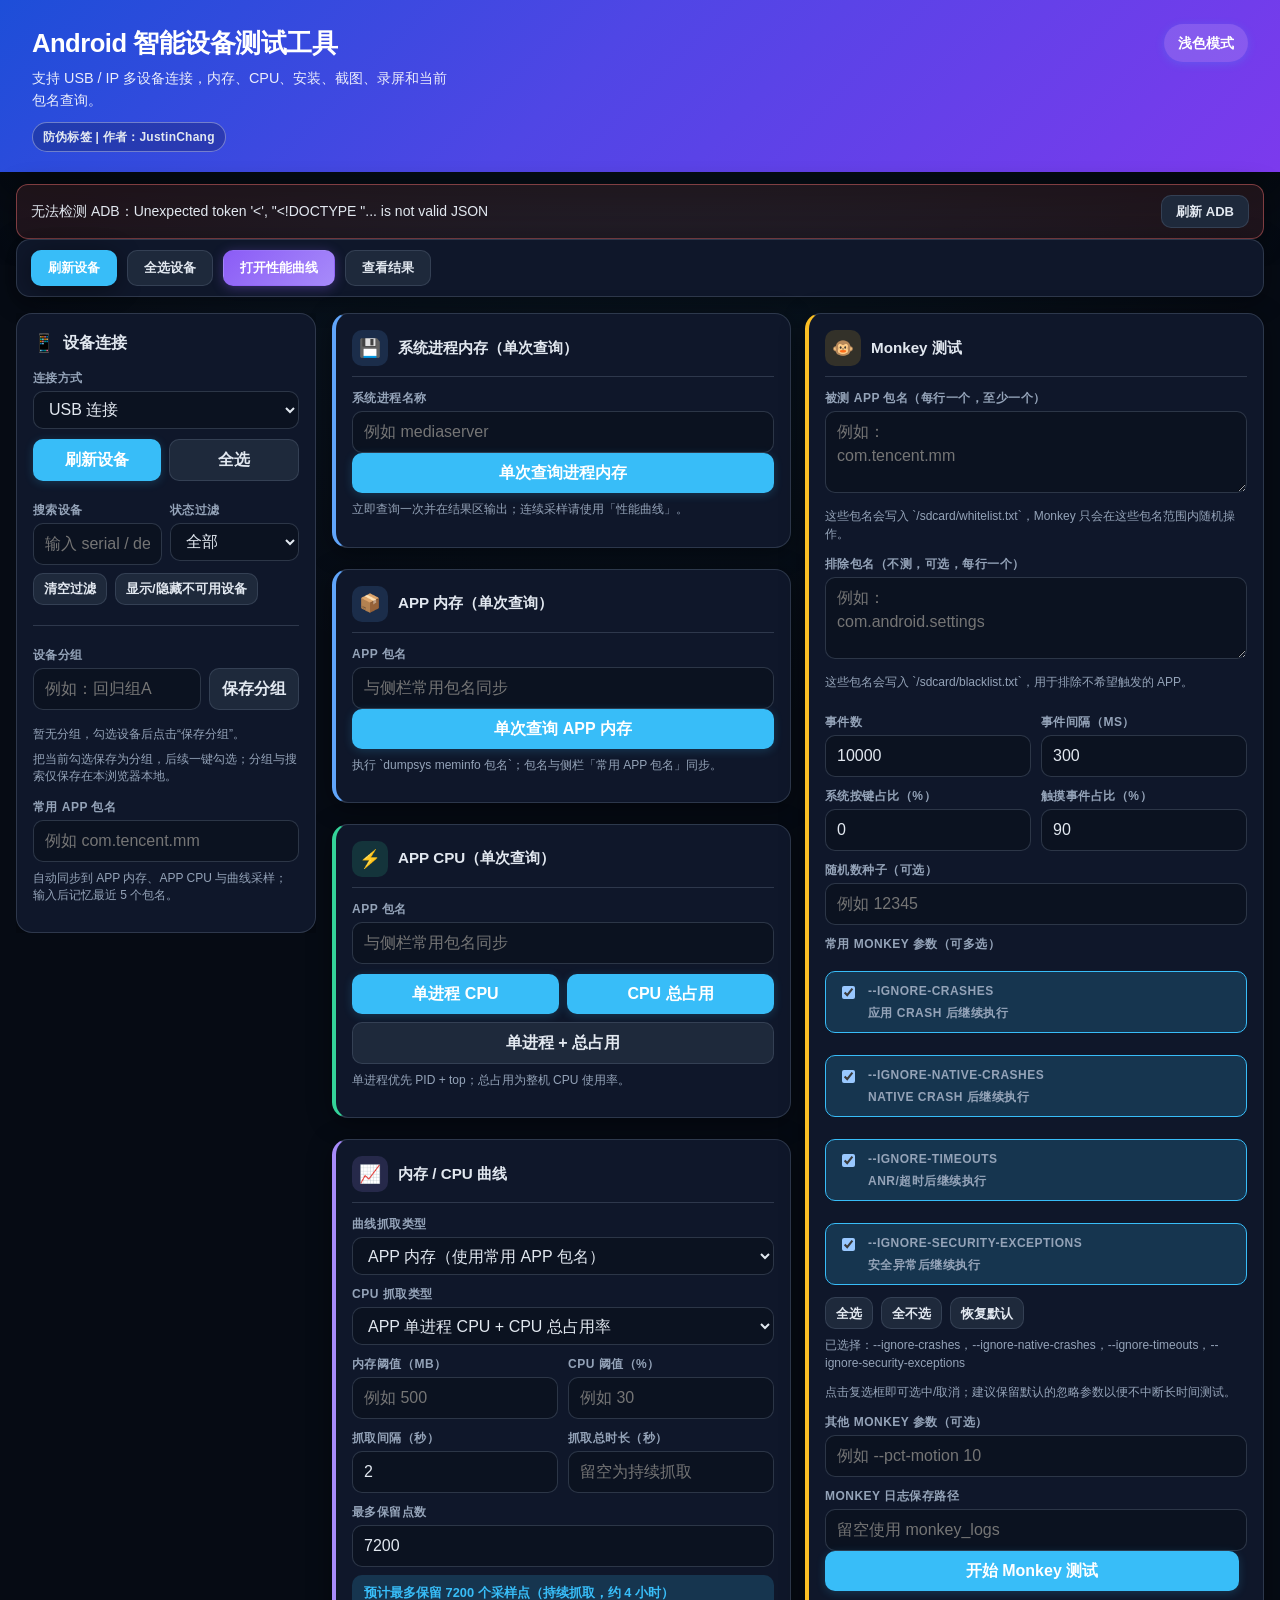
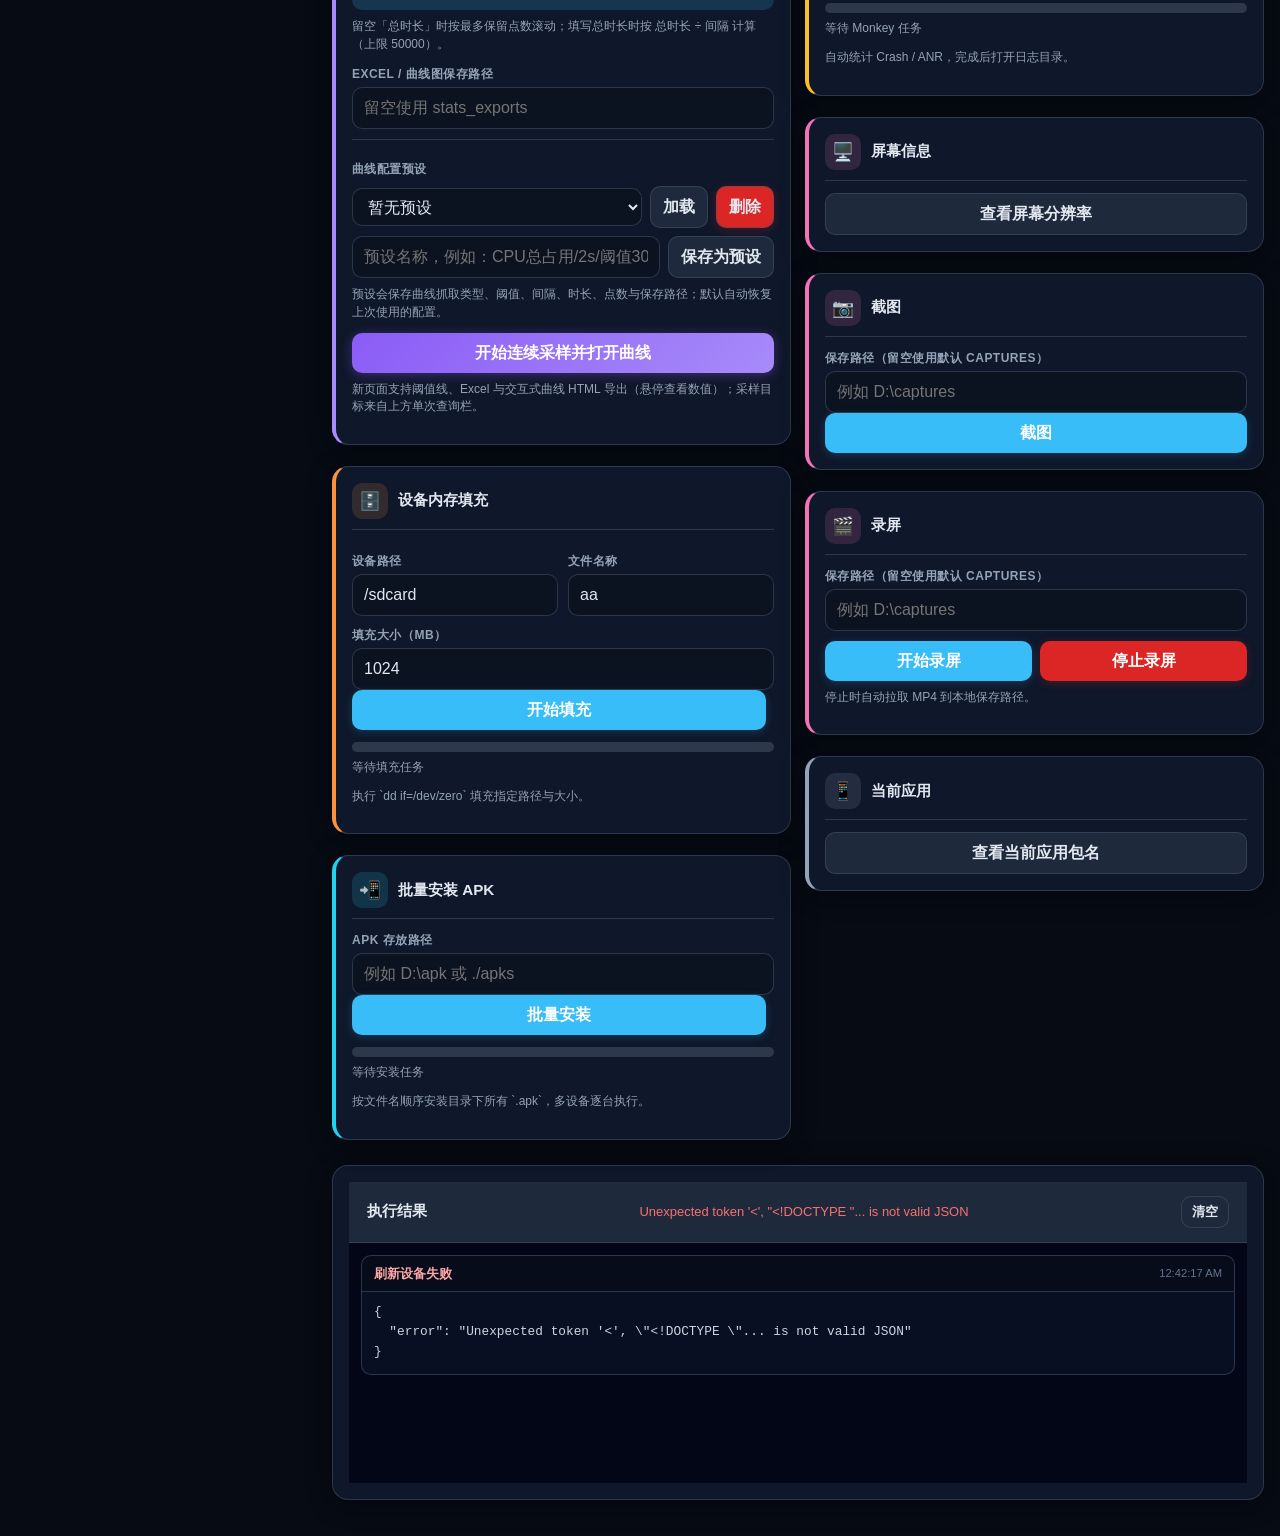
==== commit 3f90a433: "add anti-counterfeit author labels Show a JustinChang anti-counterfeit label in the main UI, stats p" ====
--- a/index.html
+++ b/index.html
@@ -41,6 +41,22 @@
       font-size: 0.9rem;
       opacity: 0.9;
       max-width: 52ch;
+    }
+
+    .auth-tag {
+      display: inline-flex;
+      align-items: center;
+      gap: 8px;
+      margin-top: 10px;
+      padding: 5px 10px;
+      border-radius: 999px;
+      border: 1px solid rgba(255, 255, 255, 0.35);
+      background: rgba(2, 6, 23, 0.22);
+      color: #e2e8f0;
+      font-size: 0.75rem;
+      font-weight: 700;
+      letter-spacing: 0.02em;
+      user-select: text;
     }
 
     .header-actions {
@@ -849,6 +865,7 @@
     <div>
       <h1>Android 智能设备测试工具</h1>
       <p>支持 USB / IP 多设备连接，内存、CPU、安装、截图、录屏和当前包名查询。</p>
+      <div class="auth-tag" title="防伪标签">防伪标签 | 作者：JustinChang</div>
     </div>
     <div class="header-actions">
       <button type="button" class="header-link" id="themeToggle">浅色模式</button>
